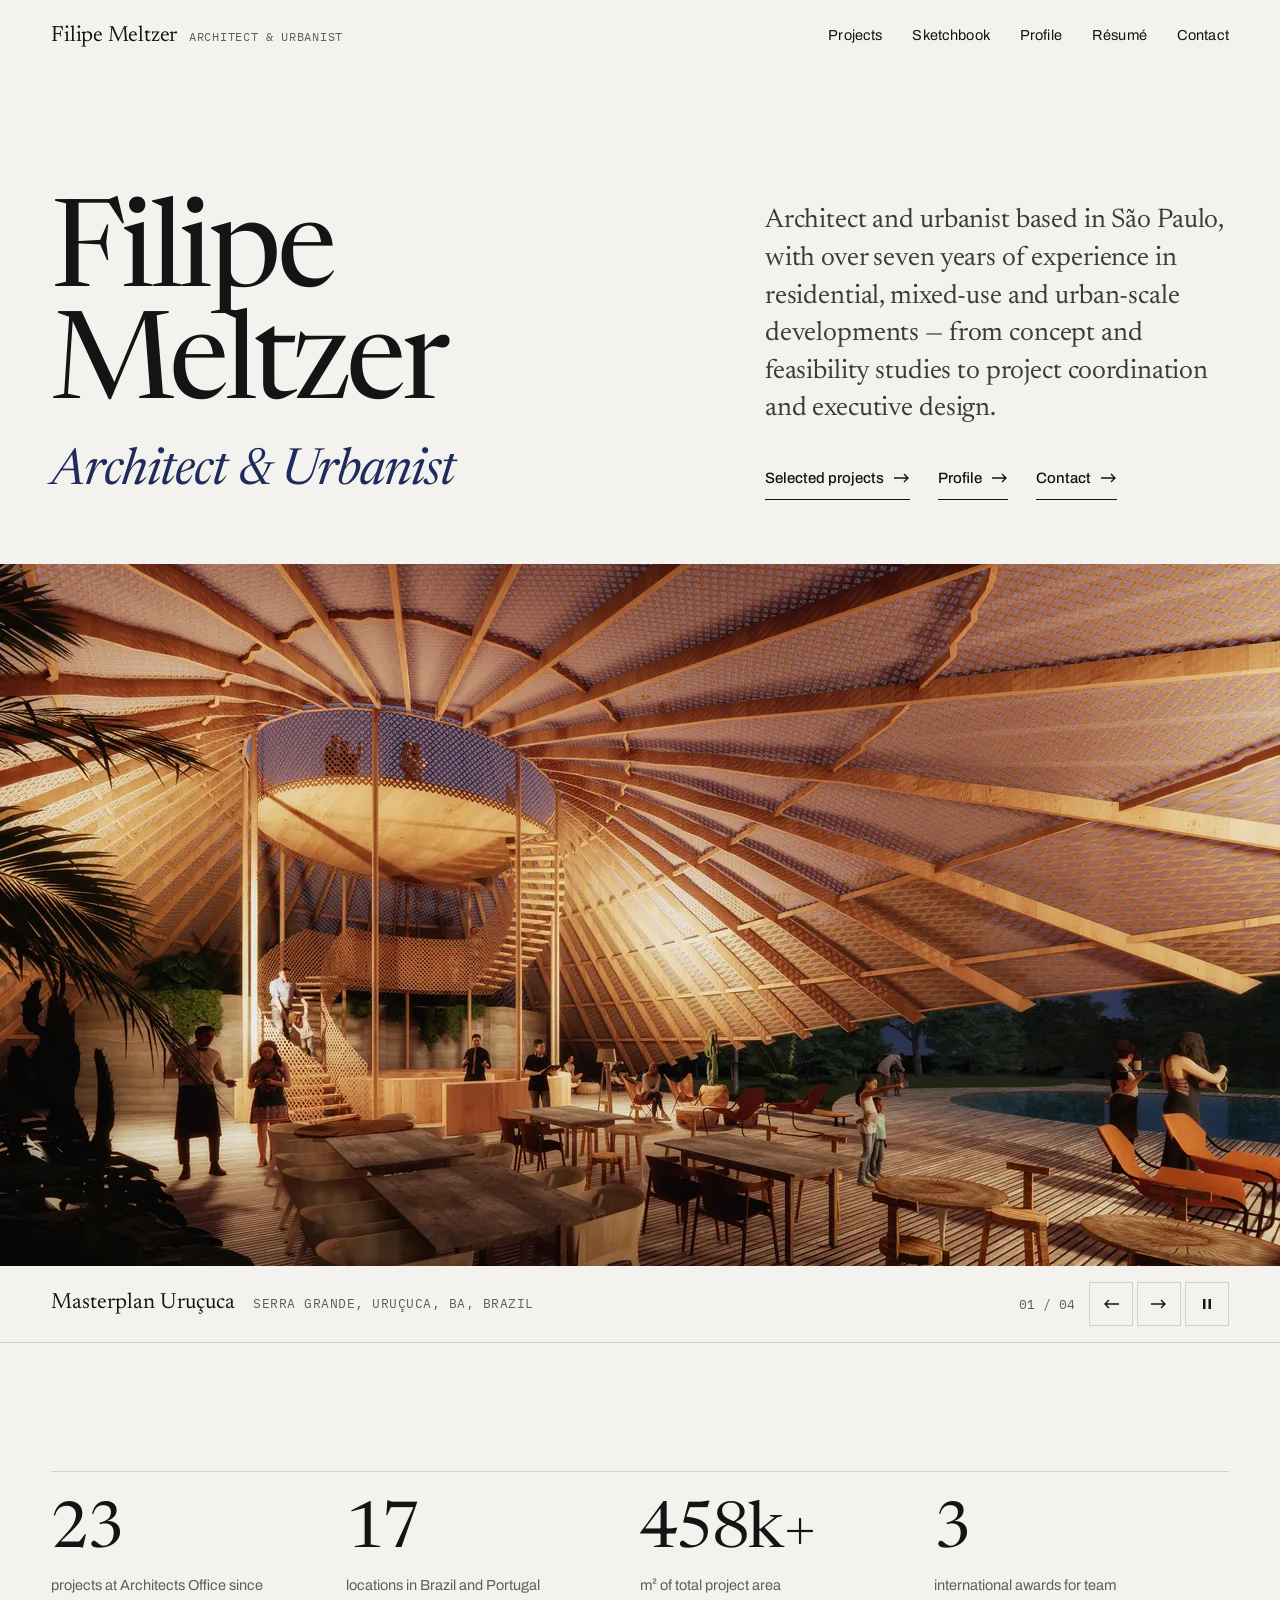
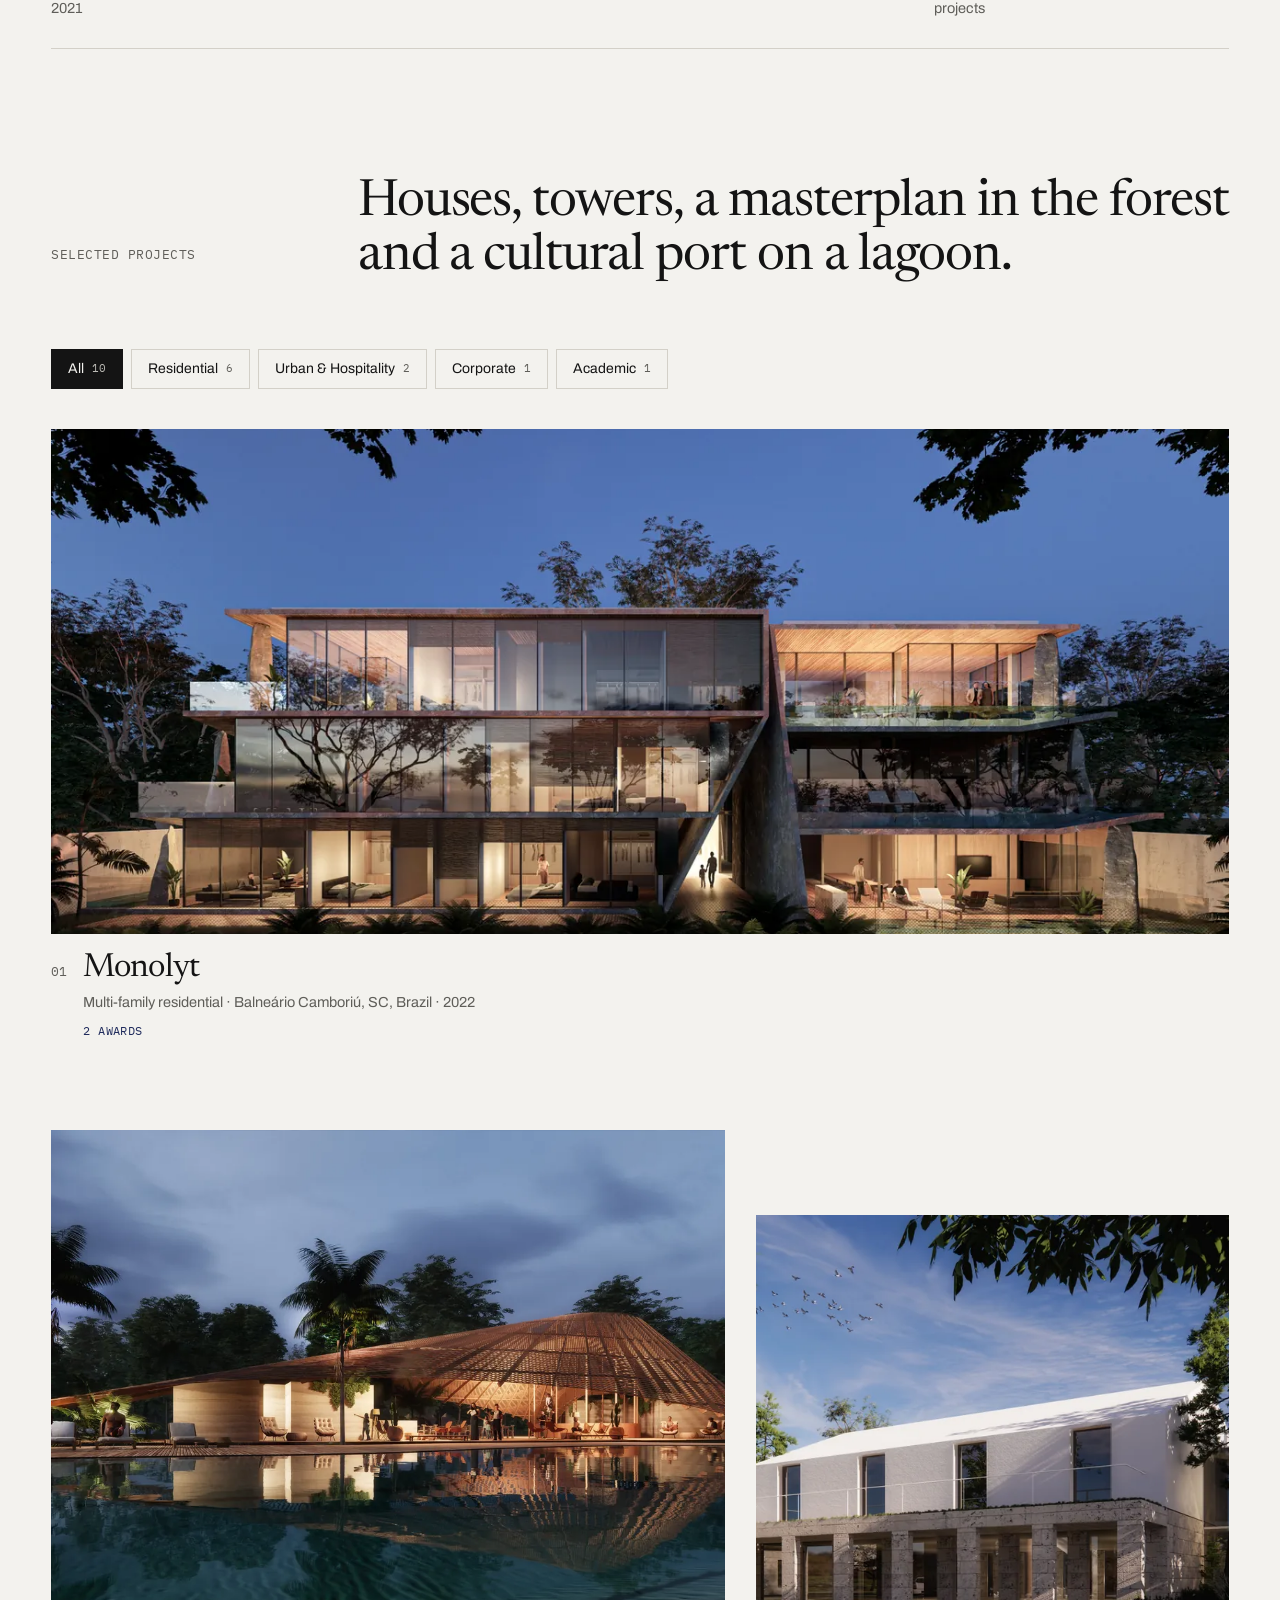
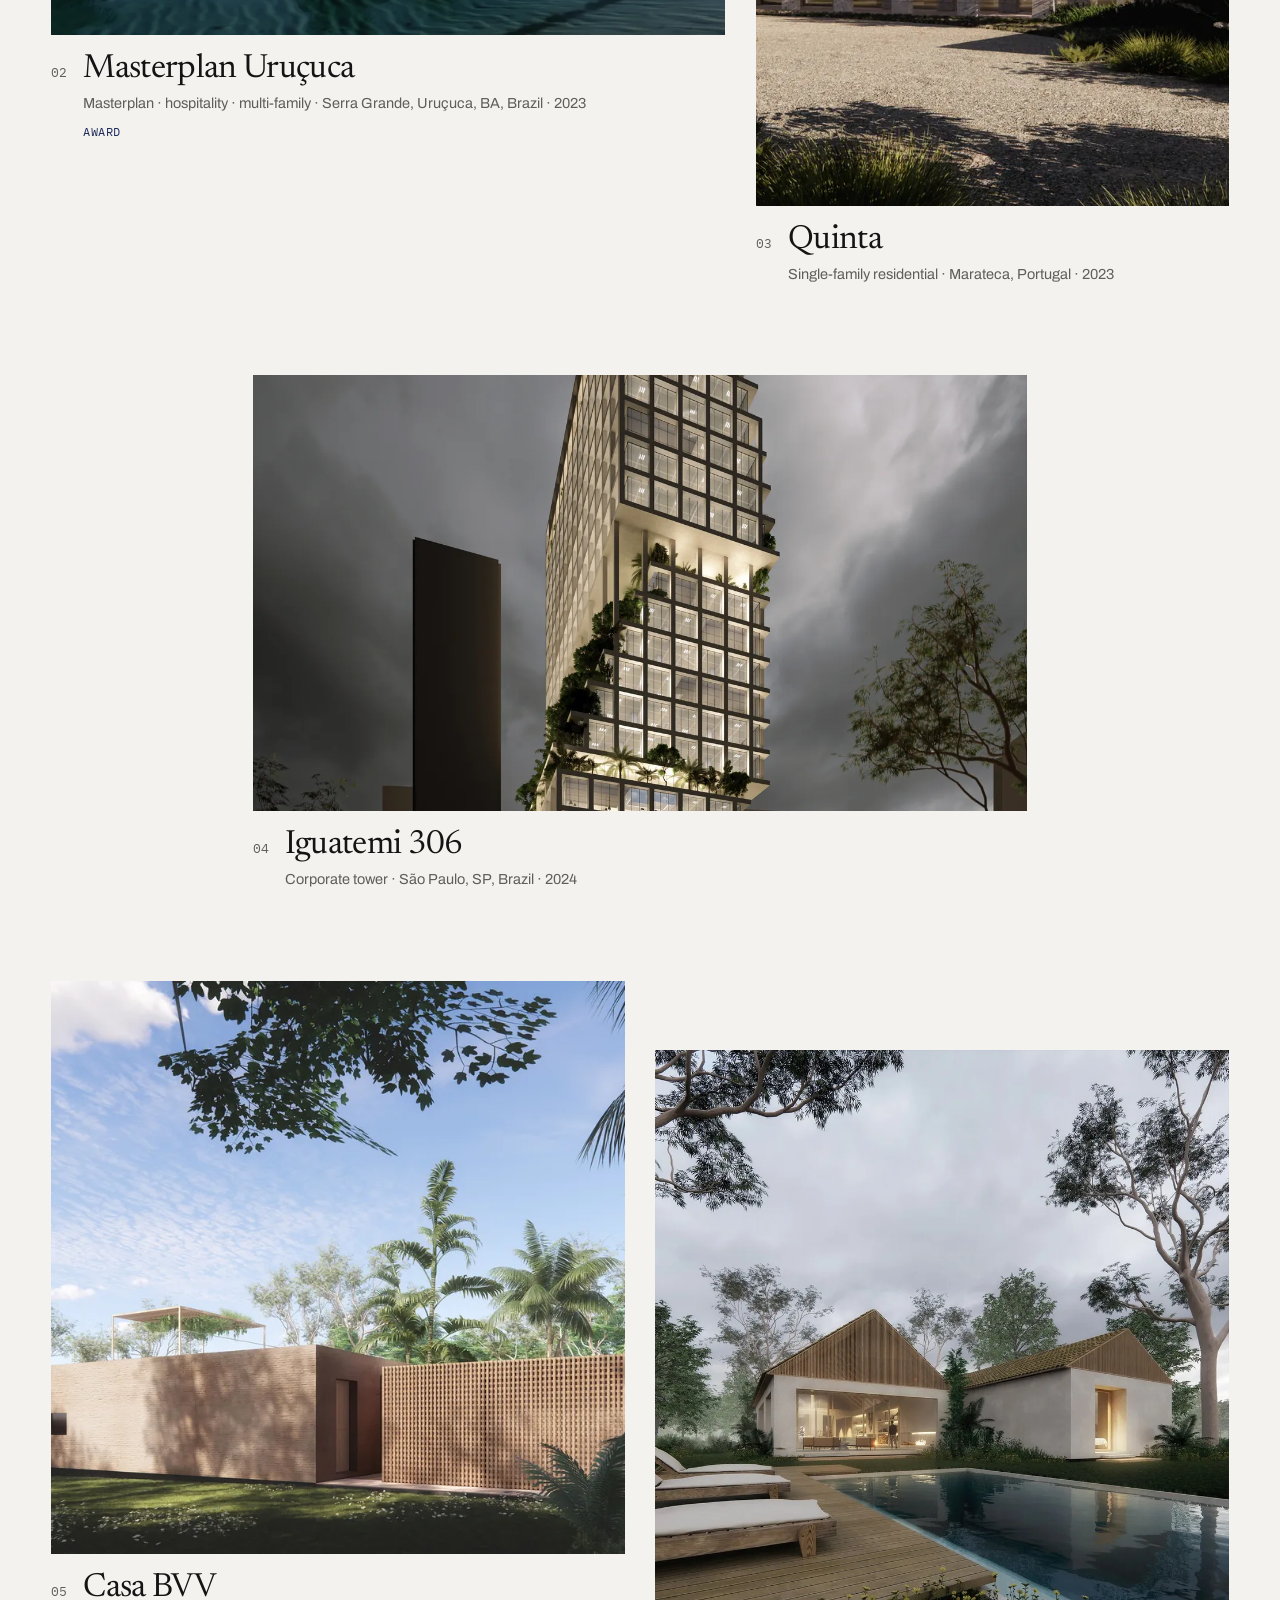
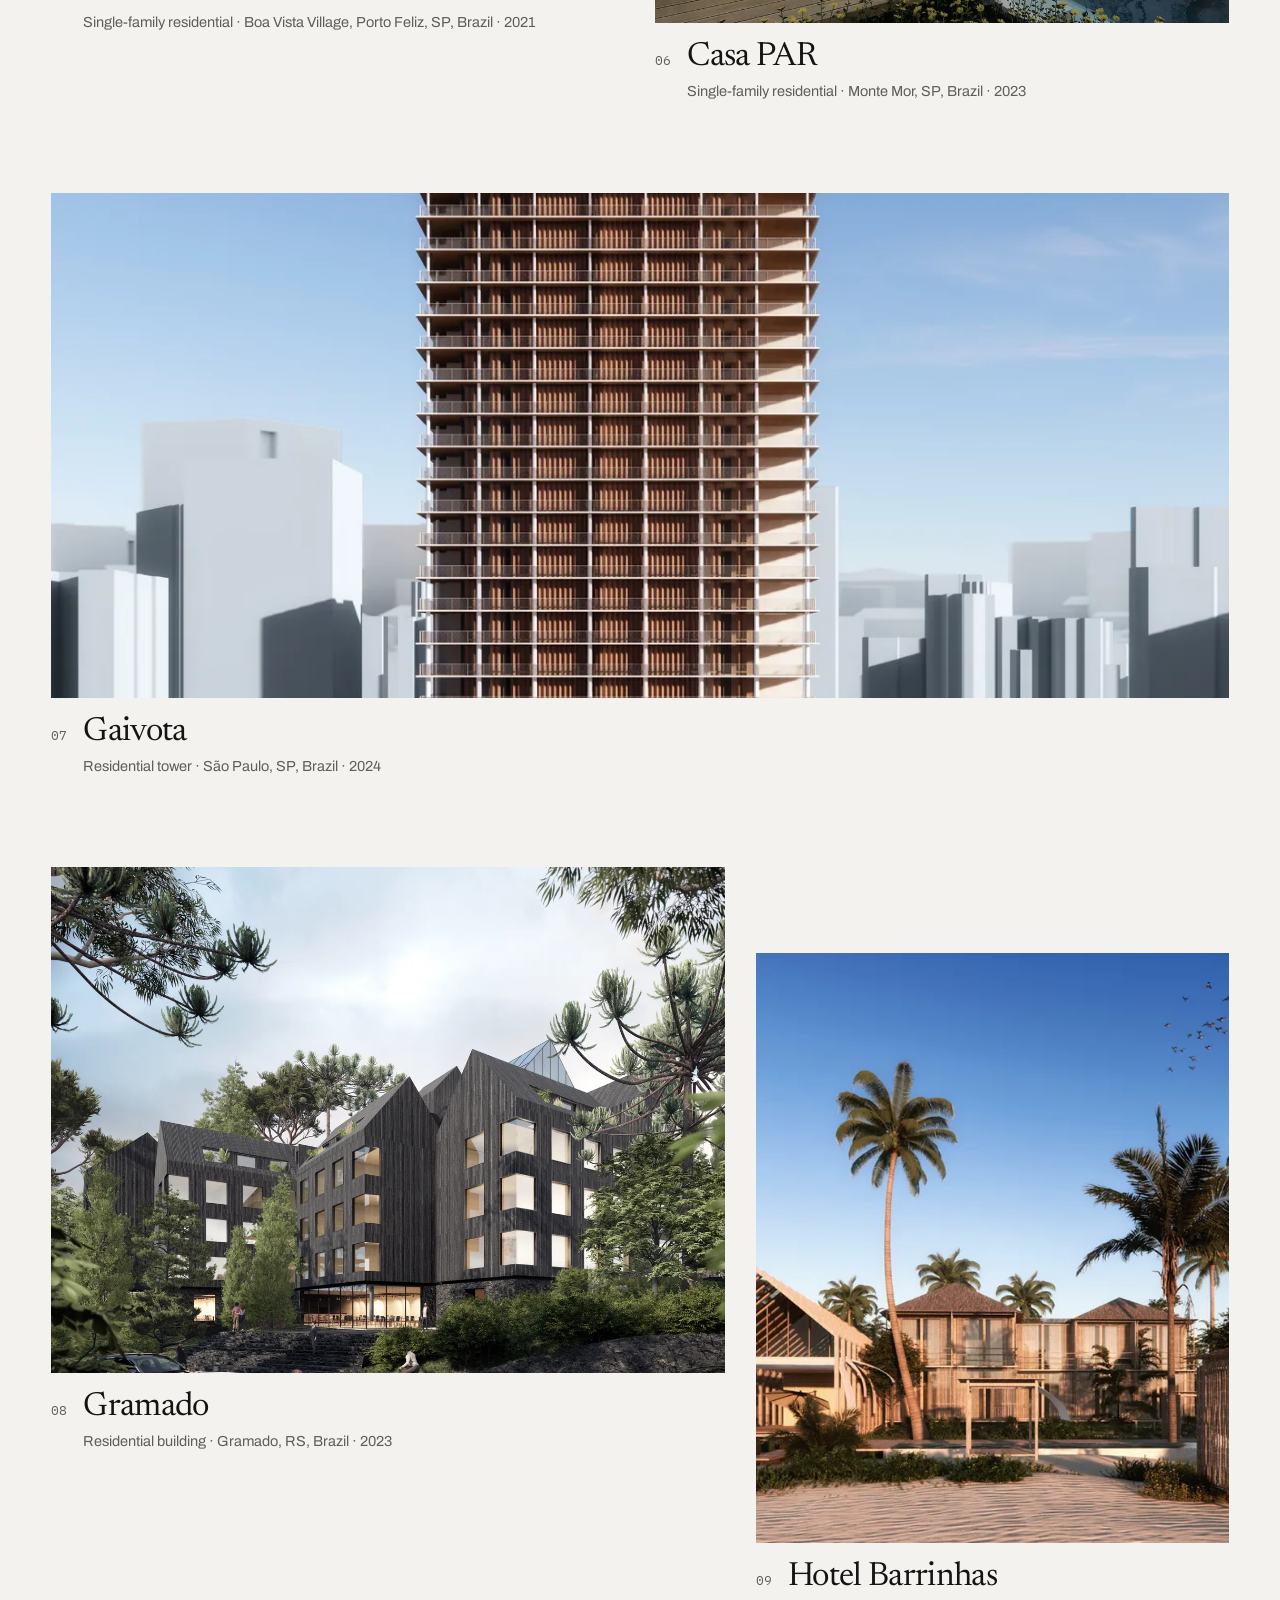
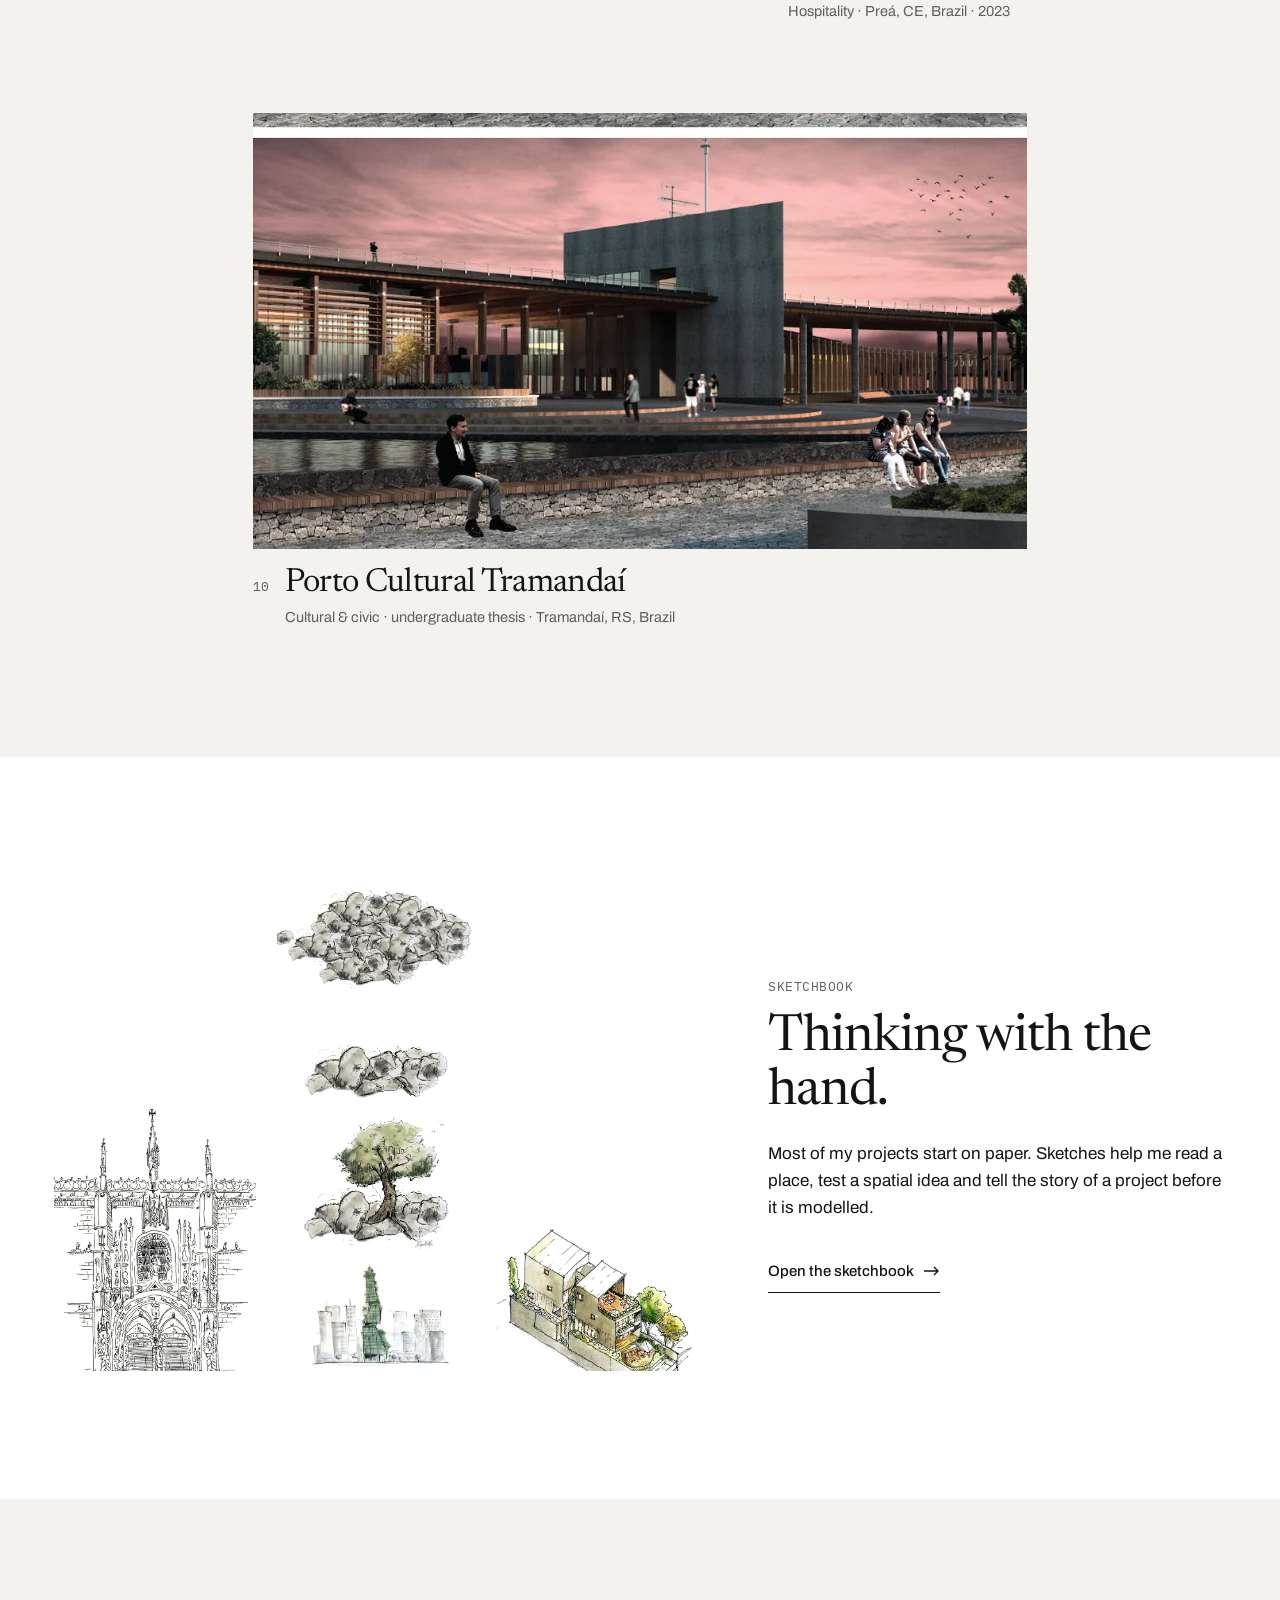
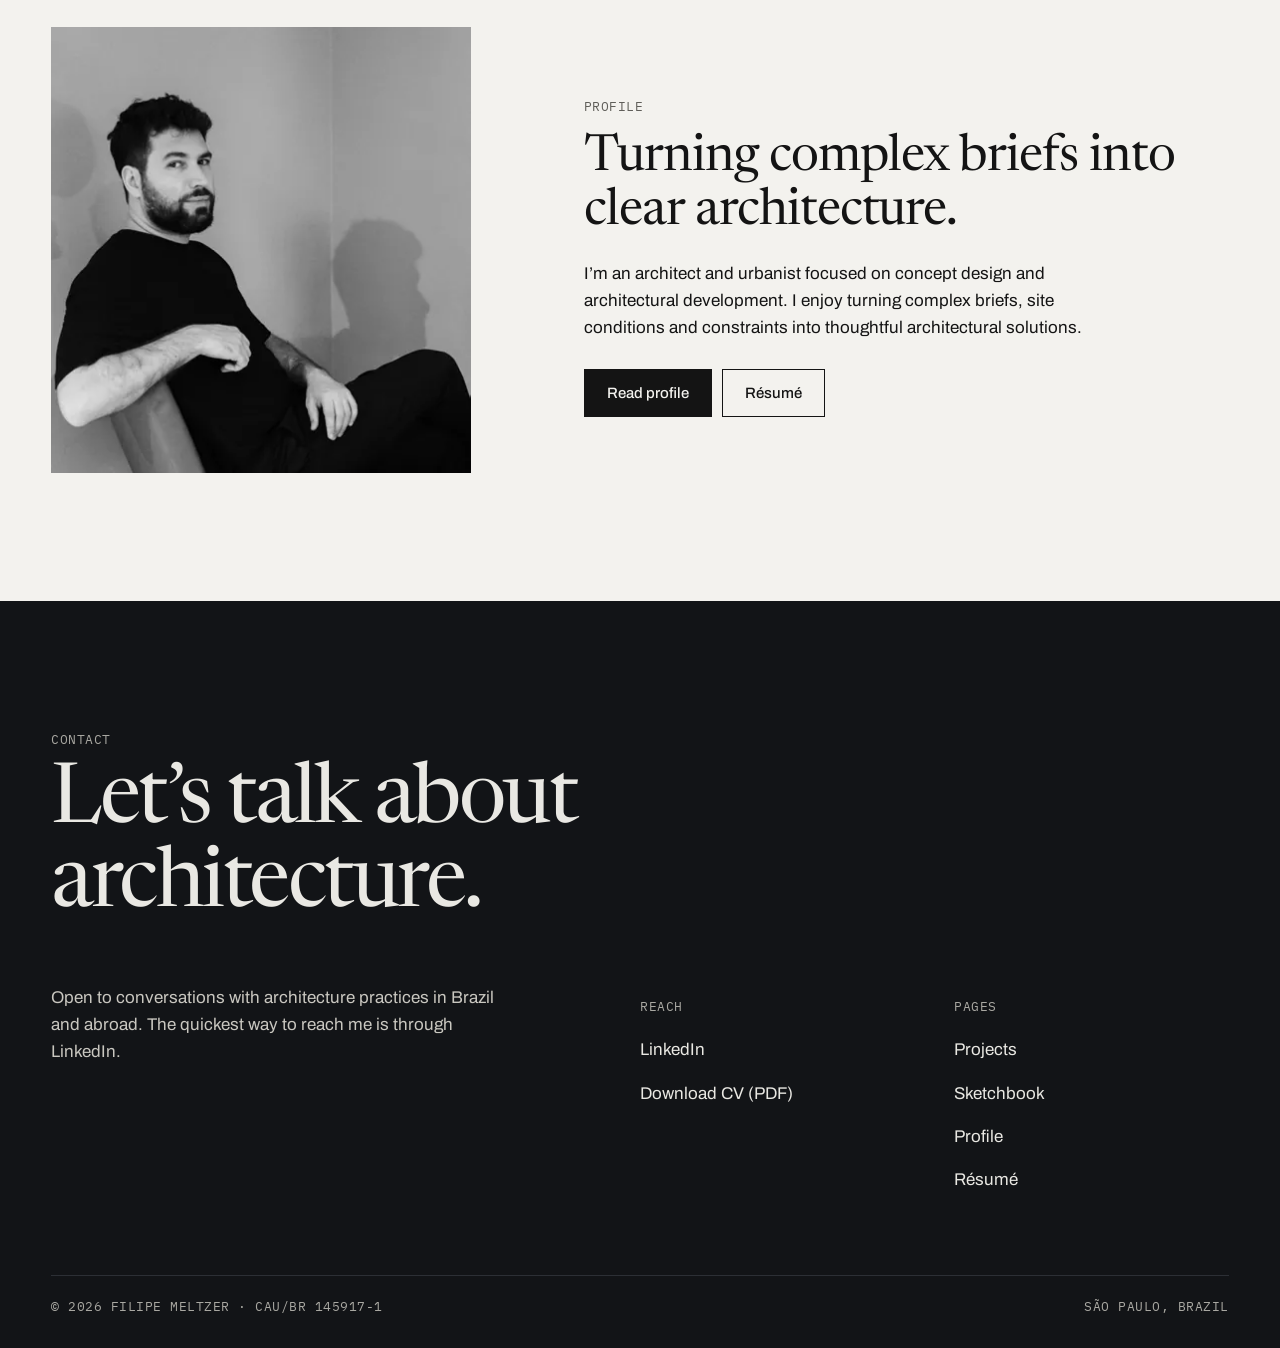
==== index.html @ ec7a0f3d "Build architecture portfolio site Static site with home, project pages, sketchbook, profile and résu" ====
<!doctype html>
<html lang="en" class="no-js">
<head>
<meta charset="utf-8">
<meta name="viewport" content="width=device-width, initial-scale=1">
<title>Filipe Meltzer — Architect & Urbanist</title>
<meta name="description" content="Portfolio of Filipe Meltzer, architect and urbanist based in São Paulo: residential, hospitality, corporate and urban projects, sketches and résumé.">
<meta property="og:title" content="Filipe Meltzer — Architect & Urbanist">
<meta property="og:description" content="Portfolio of Filipe Meltzer, architect and urbanist based in São Paulo: residential, hospitality, corporate and urban projects, sketches and résumé.">
<meta property="og:type" content="website">
<meta property="og:image" content="assets/img/urucuca/canopy-1280.webp">
<meta name="theme-color" content="#f3f2ee">
<link rel="icon" href="assets/favicon.svg" type="image/svg+xml">
<link rel="preconnect" href="https://fonts.googleapis.com">
<link rel="preconnect" href="https://fonts.gstatic.com" crossorigin>
<link rel="stylesheet" href="https://fonts.googleapis.com/css2?family=Archivo:wght@400;500;600&family=IBM+Plex+Mono:wght@400&family=Newsreader:ital,opsz,wght@0,6..72,400;1,6..72,400&display=swap">
<link rel="stylesheet" href="assets/css/style.css">
</head>
<body data-page="home">
<a class="skip" href="#main">Skip to content</a>
<header id="site-header" class="site-header"><div class="wrap bar"><a class="brand" href="index.html">Filipe Meltzer</a></div></header>
<main id="main">
<noscript><div class="wrap" style="padding:24px 0">This site needs JavaScript to show the projects. The <a href="assets/docs/Filipe-Meltzer-CV.pdf">CV (PDF)</a> is available without it.</div></noscript>
<section class="wrap intro">
  <div class="intro-grid">
    <h1 class="display reveal"><span>Filipe</span><span>Meltzer</span><span class="role">Architect &amp; Urbanist</span></h1>
    <div class="reveal">
      <p class="lede">Architect and urbanist based in São Paulo, with over seven years of experience in residential, mixed-use and urban-scale developments — from concept and feasibility studies to project coordination and executive design.</p>
      <div class="intro-links">
        <a class="link-arrow" href="#projects">Selected projects <svg width="16" height="10" viewBox="0 0 16 10" fill="none" stroke="currentColor" stroke-width="1.4" aria-hidden="true"><path d="M0 5h14M10 1l4 4-4 4"/></svg></a>
        <a class="link-arrow" href="profile.html">Profile <svg width="16" height="10" viewBox="0 0 16 10" fill="none" stroke="currentColor" stroke-width="1.4" aria-hidden="true"><path d="M0 5h14M10 1l4 4-4 4"/></svg></a>
        <a class="link-arrow" href="#contact">Contact <svg width="16" height="10" viewBox="0 0 16 10" fill="none" stroke="currentColor" stroke-width="1.4" aria-hidden="true"><path d="M0 5h14M10 1l4 4-4 4"/></svg></a>
      </div>
    </div>
  </div>
</section>

<section class="hero" aria-label="Featured work" aria-roledescription="slideshow">
  <div class="hero-frame" id="hero-frame"></div>
  <div class="wrap hero-bar">
    <div class="hero-caption" id="hero-caption" aria-live="polite"></div>
    <div class="hero-controls">
      <span class="hero-count" id="hero-count"></span>
      <button type="button" id="hero-prev" aria-label="Previous image"><svg width="16" height="10" viewBox="0 0 16 10" fill="none" stroke="currentColor" stroke-width="1.4" aria-hidden="true"><path d="M16 5H2M6 1L2 5l4 4"/></svg></button>
      <button type="button" id="hero-next" aria-label="Next image"><svg width="16" height="10" viewBox="0 0 16 10" fill="none" stroke="currentColor" stroke-width="1.4" aria-hidden="true"><path d="M0 5h14M10 1l4 4-4 4"/></svg></button>
      <button type="button" id="hero-play" aria-label="Pause slideshow"></button>
    </div>
  </div>
</section>

<section class="wrap section" aria-labelledby="fig-h" style="padding-bottom:0">
  <h2 id="fig-h" class="sr-only">In numbers</h2>
  <div class="figures">
    <div class="figure reveal"><b>23</b><span>projects at Architects Office since 2021</span></div>
    <div class="figure reveal"><b>17</b><span>locations in Brazil and Portugal</span></div>
    <div class="figure reveal"><b>458k+</b><span>m² of total project area</span></div>
    <div class="figure reveal"><b>3</b><span>international awards for team projects</span></div>
  </div>
</section>

<section id="projects" class="wrap section" aria-labelledby="proj-h">
  <div class="section-head">
    <p class="mono">Selected projects</p>
    <h2 id="proj-h" class="h2">Houses, towers, a masterplan in the forest and a cultural port on a lagoon.</h2>
  </div>
  <div class="filters" id="filters" role="group" aria-label="Filter projects by category"></div>
  <p class="sr-only" id="filter-status" aria-live="polite"></p>
  <div class="index" id="index"></div>
</section>

<section class="section" style="background:#fff" aria-labelledby="sk-h">
  <div class="wrap split rev">
    <div class="sketch-strip reveal" aria-hidden="true">
      <span data-img="sketch/cathedral" data-sizes="25vw"></span>
      <span data-img="sketch/storytelling" data-sizes="25vw"></span>
      <span data-img="sketch/multifamily-house" data-sizes="25vw"></span>
    </div>
    <div class="reveal">
      <p class="mono">Sketchbook</p>
      <h2 id="sk-h" class="h2" style="margin:16px 0 20px">Thinking with the hand.</h2>
      <p class="prose" style="margin:0 0 28px;max-width:460px">Most of my projects start on paper. Sketches help me read a place, test a spatial idea and tell the story of a project before it is modelled.</p>
      <a class="link-arrow" href="sketchbook.html">Open the sketchbook <svg width="16" height="10" viewBox="0 0 16 10" fill="none" stroke="currentColor" stroke-width="1.4" aria-hidden="true"><path d="M0 5h14M10 1l4 4-4 4"/></svg></a>
    </div>
  </div>
</section>

<section class="wrap section" aria-labelledby="pr-h">
  <div class="split">
    <div class="reveal" data-img="profile/portrait" data-alt="Portrait of Filipe Meltzer" data-sizes="(min-width: 900px) 30vw, 100vw" style="max-width:420px;filter:grayscale(1)"></div>
    <div class="reveal">
      <p class="mono">Profile</p>
      <h2 id="pr-h" class="h2" style="margin:16px 0 20px">Turning complex briefs into clear architecture.</h2>
      <p class="prose" style="margin:0 0 28px;max-width:520px">I’m an architect and urbanist focused on concept design and architectural development. I enjoy turning complex briefs, site conditions and constraints into thoughtful architectural solutions.</p>
      <div class="actions">
        <a class="btn" href="profile.html">Read profile</a>
        <a class="btn ghost" href="resume.html">Résumé</a>
      </div>
    </div>
  </div>
</section>
</main>
<footer id="contact"></footer>
<script src="assets/data/projects.js"></script>
<script src="assets/data/images.js"></script>
<script src="assets/js/app.js"></script>
</body>
</html>
---- assets/css/style.css ----
/* Filipe Meltzer — portfolio
   Editorial, monochrome, with one ink-blue accent taken from the 2026 CV. */

:root {
  --paper: #f3f2ee;
  --paper-2: #e9e7e1;
  --ink: #141414;
  --ink-2: #3b3b38;
  --muted: #5f5e59;
  --line: #d3d0c8;
  --accent: #1f2b5c;
  --accent-soft: #c9cfe6;
  --dark: #121417;
  --serif: "Newsreader", "Iowan Old Style", Georgia, serif;
  --sans: "Archivo", "Helvetica Neue", Arial, sans-serif;
  --mono: "IBM Plex Mono", ui-monospace, Menlo, monospace;
  --gutter: clamp(16px, 4vw, 56px);
  --max: 1440px;
  --text: 680px;
  --ease: cubic-bezier(.2, .7, .2, 1);
}

*, *::before, *::after { box-sizing: border-box; }
html { -webkit-text-size-adjust: 100%; scroll-padding-top: 88px; }
body {
  margin: 0;
  background: var(--paper);
  color: var(--ink);
  font-family: var(--sans);
  font-size: 17px;
  line-height: 1.6;
  font-weight: 400;
  text-rendering: optimizeLegibility;
  -webkit-font-smoothing: antialiased;
}
img { display: block; max-width: 100%; height: auto; }
a { color: inherit; text-decoration-thickness: 1px; text-underline-offset: 3px; }
a:hover { color: var(--accent); }
button { font: inherit; color: inherit; }
:focus-visible { outline: 2px solid var(--accent); outline-offset: 3px; }
::selection { background: var(--accent); color: #fff; }

.skip {
  position: absolute; left: 12px; top: -60px; z-index: 100;
  background: var(--ink); color: var(--paper); padding: 10px 16px; text-decoration: none;
}
.skip:focus { top: 12px; color: var(--paper); }

.wrap { max-width: var(--max); margin: 0 auto; padding: 0 var(--gutter); }
.mono {
  font-family: var(--mono); font-size: 12.5px; letter-spacing: .04em;
  text-transform: uppercase; color: var(--muted); font-weight: 400;
}
.rule { border: 0; border-top: 1px solid var(--line); margin: 0; }

/* ---------- Header ---------- */
.site-header {
  position: sticky; top: 0; z-index: 50;
  background: color-mix(in srgb, var(--paper) 92%, transparent);
  backdrop-filter: saturate(1.2) blur(8px);
  -webkit-backdrop-filter: saturate(1.2) blur(8px);
  border-bottom: 1px solid transparent;
  transition: border-color .3s;
}
.site-header.scrolled { border-bottom-color: var(--line); }
.site-header .bar {
  display: flex; align-items: center; justify-content: space-between;
  gap: 24px; min-height: 72px;
}
.brand {
  display: flex; align-items: baseline; gap: 12px; text-decoration: none;
  font-family: var(--serif); font-size: 22px; letter-spacing: -.01em; line-height: 1;
}
.brand small { font-family: var(--mono); font-size: 11.5px; letter-spacing: .06em; text-transform: uppercase; color: var(--muted); }
.nav { display: flex; gap: 30px; align-items: center; }
.nav a {
  text-decoration: none; font-size: 14.5px; letter-spacing: .01em;
  padding: 12px 0; position: relative;
}
.nav a::after {
  content: ""; position: absolute; left: 0; right: 0; bottom: 6px; height: 1px;
  background: currentColor; transform: scaleX(0); transform-origin: left;
  transition: transform .35s var(--ease);
}
.nav a:hover::after, .nav a[aria-current="page"]::after { transform: scaleX(1); }
.menu-btn {
  display: none; background: none; border: 0; padding: 10px; margin-right: -10px;
  min-width: 44px; min-height: 44px; cursor: pointer;
}
.menu-btn span { display: block; width: 24px; height: 1.5px; background: var(--ink); margin: 6px 0; transition: transform .3s var(--ease), opacity .2s; }
.menu-open .menu-btn span:nth-child(1) { transform: translateY(7.5px) rotate(45deg); }
.menu-open .menu-btn span:nth-child(2) { opacity: 0; }
.menu-open .menu-btn span:nth-child(3) { transform: translateY(-7.5px) rotate(-45deg); }

@media (max-width: 820px) {
  .brand small { display: none; }
  .menu-btn { display: block; }
  .nav {
    position: fixed; inset: 72px 0 0 0; z-index: 49;
    flex-direction: column; align-items: flex-start; gap: 0;
    padding: 24px var(--gutter) 40px; background: var(--paper);
    visibility: hidden; opacity: 0; transform: translateY(-8px);
    transition: opacity .3s var(--ease), transform .3s var(--ease), visibility 0s .3s;
  }
  .menu-open .nav { visibility: visible; opacity: 1; transform: none; transition-delay: 0s; }
  .nav a {
    font-family: var(--serif); font-size: 40px; line-height: 1.15; padding: 10px 0;
    letter-spacing: -.02em; width: 100%; border-bottom: 1px solid var(--line);
  }
  .nav a::after { display: none; }
  .menu-open { overflow: hidden; }
}

/* ---------- Type ---------- */
h1, h2, h3 { font-family: var(--serif); font-weight: 400; letter-spacing: -.02em; margin: 0; }
.display { font-size: clamp(52px, 9.5vw, 148px); line-height: .92; letter-spacing: -.035em; }
.h1 { font-size: clamp(44px, 6.5vw, 96px); line-height: .98; letter-spacing: -.03em; }
.h2 { font-size: clamp(32px, 4vw, 54px); line-height: 1.05; }
.h3 { font-size: clamp(24px, 2.4vw, 32px); line-height: 1.15; }
.lede { font-family: var(--serif); font-size: clamp(21px, 2.1vw, 28px); line-height: 1.4; color: var(--ink-2); letter-spacing: -.005em; }
.prose p { margin: 0 0 1.1em; max-width: var(--text); }
.prose p:last-child { margin-bottom: 0; }
em { font-style: italic; }

/* ---------- Sections ---------- */
.section { padding-block: clamp(72px, 10vw, 140px); }
.section-head {
  display: grid; grid-template-columns: 1fr; gap: 16px;
  margin-bottom: clamp(40px, 5vw, 72px);
}
@media (min-width: 900px) {
  .section-head { grid-template-columns: 3fr 9fr; align-items: end; }
}
.section-head .mono { padding-bottom: 8px; }

/* ---------- Home: intro ---------- */
.intro { padding-block: clamp(48px, 8vw, 120px) clamp(40px, 5vw, 64px); }
.intro-grid { display: grid; gap: 32px; }
.intro .display span { display: block; }
.intro .display .role { font-style: italic; color: var(--accent); font-size: .42em; letter-spacing: -.02em; line-height: 1.1; margin-top: .35em; }
@media (min-width: 1000px) {
  .intro-grid { grid-template-columns: 7fr 5fr; align-items: end; gap: 64px; }
}
.intro .lede { max-width: 520px; }
.intro-links { display: flex; flex-wrap: wrap; gap: 10px 28px; margin-top: 28px; }

.link-arrow {
  display: inline-flex; align-items: center; gap: 10px; text-decoration: none;
  font-size: 15px; font-weight: 500; min-height: 44px; border-bottom: 1px solid currentColor;
}
.link-arrow svg { transition: transform .3s var(--ease); }
.link-arrow:hover svg { transform: translateX(4px); }

/* Hero sequence */
.hero { position: relative; }
.hero-frame {
  position: relative; overflow: hidden; background: var(--dark);
  height: clamp(420px, 78vh, 900px);
}
.hero-slide {
  position: absolute; inset: 0; opacity: 0; transition: opacity 1.4s var(--ease);
}
.hero-slide.is-active { opacity: 1; }
.hero-slide img { width: 100%; height: 100%; object-fit: cover; transform: scale(1.04); transition: transform 7s linear; }
.hero-slide.is-active img { transform: scale(1); }
.hero-bar {
  display: flex; flex-wrap: wrap; align-items: center; justify-content: space-between; gap: 12px 24px;
  padding-block: 16px; border-bottom: 1px solid var(--line);
}
.hero-caption { display: flex; gap: 18px; align-items: baseline; flex-wrap: wrap; }
.hero-caption a { font-family: var(--serif); font-size: 22px; text-decoration: none; }
.hero-controls { display: flex; align-items: center; gap: 4px; }
.hero-controls button {
  background: none; border: 1px solid var(--line); min-width: 44px; min-height: 44px; cursor: pointer;
  display: inline-flex; align-items: center; justify-content: center;
}
.hero-controls button:hover { border-color: var(--ink); }
.hero-count { font-family: var(--mono); font-size: 12.5px; color: var(--muted); margin-right: 10px; }

/* Figures */
.figures { display: grid; grid-template-columns: repeat(2, minmax(0, 1fr)); border-top: 1px solid var(--line); }
@media (min-width: 900px) { .figures { grid-template-columns: repeat(4, minmax(0, 1fr)); } }
.figure { padding: 28px 20px 28px 0; border-bottom: 1px solid var(--line); }
.figure b { display: block; font-family: var(--serif); font-weight: 400; font-size: clamp(40px, 5vw, 68px); line-height: 1; letter-spacing: -.03em; }
.figure span { display: block; margin-top: 10px; font-size: 14.5px; color: var(--muted); max-width: 220px; }

/* ---------- Project index ---------- */
.filters { display: flex; flex-wrap: wrap; gap: 8px; margin-bottom: 40px; }
.filters button {
  background: none; border: 1px solid var(--line); border-radius: 0; padding: 0 16px; min-height: 40px;
  cursor: pointer; font-size: 14px; display: inline-flex; gap: 8px; align-items: center;
  transition: background .2s, color .2s, border-color .2s;
}
.filters button sup { font-family: var(--mono); font-size: 11px; color: var(--muted); }
.filters button:hover { border-color: var(--ink); }
.filters button[aria-pressed="true"] { background: var(--ink); color: var(--paper); border-color: var(--ink); }
.filters button[aria-pressed="true"] sup { color: #bdbcb6; }

.index { display: grid; grid-template-columns: repeat(12, minmax(0, 1fr)); column-gap: clamp(16px, 2.4vw, 36px); row-gap: clamp(56px, 7vw, 112px); }
.card { grid-column: 1 / -1; text-decoration: none; display: block; }
.card[hidden] { display: none; }
.card .ph { overflow: hidden; background: var(--paper-2); }
.card .ph img { width: 100%; height: 100%; object-fit: cover; transition: transform 1.1s var(--ease), filter .6s; }
.card:hover .ph img { transform: scale(1.025); }
.card .meta { display: grid; grid-template-columns: auto 1fr; gap: 4px 16px; margin-top: 18px; align-items: baseline; }
.card .num { font-family: var(--mono); font-size: 12.5px; color: var(--muted); grid-row: span 2; padding-top: 6px; }
.card h3 { font-size: clamp(26px, 2.6vw, 38px); line-height: 1.05; transition: color .2s; }
.card:hover h3 { color: var(--accent); }
.card .sub { font-size: 14.5px; color: var(--muted); }
.card .award { grid-column: 2; font-family: var(--mono); font-size: 11.5px; letter-spacing: .04em; text-transform: uppercase; color: var(--accent); margin-top: 4px; }
@media (min-width: 760px) {
  .card.s-xl { grid-column: 1 / span 12; }
  .card.s-xl .ph { aspect-ratio: 21 / 9; }
  .card.s-l { grid-column: 1 / span 7; }
  .card.s-l .ph { aspect-ratio: 4 / 3; }
  .card.s-r { grid-column: 8 / span 5; margin-top: 18%; }
  .card.s-r .ph { aspect-ratio: 4 / 5; }
  .card.s-m { grid-column: 3 / span 8; }
  .card.s-m .ph { aspect-ratio: 16 / 9; }
  .card.s-a { grid-column: 1 / span 6; }
  .card.s-b { grid-column: 7 / span 6; margin-top: 12%; }
  .card.s-a .ph, .card.s-b .ph { aspect-ratio: 1 / 1; }
}
@media (max-width: 759px) { .card .ph { aspect-ratio: 4 / 3; } }
.index.filtered .card { grid-column: auto / span 6; margin-top: 0; }
.index.filtered .card .ph { aspect-ratio: 4 / 3; }
@media (max-width: 759px) { .index.filtered .card { grid-column: 1 / -1; } }

/* ---------- Teasers ---------- */
.split { display: grid; gap: 40px; }
@media (min-width: 900px) { .split { grid-template-columns: 5fr 7fr; gap: 72px; align-items: center; } .split.rev { grid-template-columns: 7fr 5fr; } }
.sketch-strip { display: grid; grid-template-columns: repeat(3, minmax(0, 1fr)); gap: 16px; align-items: end; }
.sketch-strip img { width: 100%; mix-blend-mode: multiply; }
.paper-box { background: #fff; }

/* ---------- Project page ---------- */
.p-head { padding-block: clamp(40px, 6vw, 88px) clamp(32px, 4vw, 56px); }
.crumbs { display: flex; gap: 10px; flex-wrap: wrap; margin-bottom: 28px; }
.crumbs a { text-decoration: none; }
.p-head .h1 { max-width: 14ch; }
.p-head .lede { margin-top: 28px; max-width: 760px; }
.p-hero img { width: 100%; max-height: 88vh; object-fit: cover; cursor: zoom-in; }
.p-body { display: grid; gap: 48px; padding: clamp(48px, 6vw, 96px) 0; }
@media (min-width: 1000px) { .p-body { grid-template-columns: 4fr 7fr; gap: 80px; } }
.facts { margin: 0; display: grid; grid-template-columns: 1fr; align-self: start; }
@media (min-width: 1000px) { .facts { position: sticky; top: 104px; } }
.facts div { display: grid; grid-template-columns: 116px 1fr; gap: 16px; padding: 13px 0; border-top: 1px solid var(--line); }
.facts div:last-child { border-bottom: 1px solid var(--line); }
.facts dt { font-family: var(--mono); font-size: 11.5px; letter-spacing: .05em; text-transform: uppercase; color: var(--muted); padding-top: 3px; }
.facts dd { margin: 0; font-size: 15.5px; line-height: 1.5; }
.facts ul { list-style: none; margin: 0; padding: 0; }
.facts li + li { margin-top: 4px; }
.stages { display: flex; flex-wrap: wrap; gap: 6px; }
.stages span { font-size: 13px; border: 1px solid var(--line); padding: 2px 8px; background: #fff8; }
.p-text .prose p { font-size: 18.5px; line-height: 1.65; }
.p-text .prose p:first-child { font-family: var(--serif); font-size: clamp(22px, 2vw, 26px); line-height: 1.45; letter-spacing: -.005em; }
.credits { margin-top: 40px; padding-top: 20px; border-top: 1px solid var(--line); font-size: 14px; color: var(--muted); }
.credits strong { color: var(--ink); font-weight: 600; }
.credits p { margin: 6px 0 0; }

.gallery { display: grid; gap: clamp(16px, 2.4vw, 32px); padding-bottom: clamp(48px, 6vw, 96px); }
.g-full { margin: 0 calc(var(--gutter) * -1); }
.g-wide, .g-full { display: block; }
.g-wide.tall { max-width: min(860px, 100%); margin: 0 auto; width: 100%; }
.g-pair { display: grid; gap: inherit; grid-template-columns: 1fr; }
.g-trio { display: grid; gap: inherit; grid-template-columns: 1fr; align-items: end; }
@media (min-width: 760px) {
  .g-pair { grid-template-columns: repeat(2, minmax(0, 1fr)); align-items: start; }
  .g-trio { grid-template-columns: repeat(3, minmax(0, 1fr)); }
  .g-small { max-width: 58%; }
}
.gallery figure { margin: 0; }
.gallery button.zoom { display: block; width: 100%; padding: 0; border: 0; background: var(--paper-2); cursor: zoom-in; }
.gallery img { width: 100%; }
.gallery figcaption { margin-top: 10px; }
.gallery .g-pair figure, .gallery .g-trio figure { display: flex; flex-direction: column; }
.drawing button.zoom { background: #fff; }

.pn { display: grid; grid-template-columns: 1fr 1fr; border-top: 1px solid var(--line); }
.pn a { padding: 32px 0; text-decoration: none; display: flex; flex-direction: column; gap: 8px; }
.pn a + a { text-align: right; align-items: flex-end; border-left: 1px solid var(--line); padding-left: 16px; }
.pn .h3 { transition: color .2s; }
.pn a:hover .h3 { color: var(--accent); }

/* ---------- Sketchbook ---------- */
.sk-group { padding: clamp(56px, 7vw, 104px) 0; border-top: 1px solid var(--line); }
.sk-group:first-of-type { border-top: 0; }
.sk-head { display: grid; gap: 16px; margin-bottom: 40px; }
@media (min-width: 900px) { .sk-head { grid-template-columns: 4fr 8fr; gap: 64px; } }
.sk-grid { display: grid; gap: clamp(20px, 3vw, 48px); grid-template-columns: repeat(12, minmax(0, 1fr)); align-items: end; }
.sk-grid figure { margin: 0; grid-column: 1 / -1; }
@media (min-width: 760px) {
  .sk-grid .c4 { grid-column: span 4; } .sk-grid .c5 { grid-column: span 5; } .sk-grid .c6 { grid-column: span 6; }
  .sk-grid .c7 { grid-column: span 7; } .sk-grid .c8 { grid-column: span 8; } .sk-grid .c12 { grid-column: span 12; }
  .sk-grid .c8.o3 { grid-column: 3 / span 8; } .sk-grid .c4.o3 { grid-column: 3 / span 4; }
}
.sk-grid button.zoom { display: block; width: 100%; border: 0; padding: clamp(12px, 2vw, 28px); background: #fff; cursor: zoom-in; }
.sk-grid img { width: 100%; }
.sk-grid figcaption { margin-top: 10px; }

/* ---------- Profile & résumé ---------- */
.profile-top { display: grid; gap: 40px; padding-block: clamp(40px, 6vw, 88px) clamp(56px, 7vw, 104px); }
@media (min-width: 900px) { .profile-top { grid-template-columns: 4fr 8fr; gap: 80px; align-items: end; } }
.portrait img { width: 100%; filter: grayscale(1); }
.cv-block { display: grid; gap: 24px; padding: clamp(40px, 5vw, 72px) 0; border-top: 1px solid var(--line); }
@media (min-width: 900px) { .cv-block { grid-template-columns: 3fr 9fr; gap: 64px; } }
.entries { display: grid; gap: 0; }
.entry { display: grid; grid-template-columns: 1fr; gap: 6px 32px; padding: 22px 0; border-bottom: 1px solid var(--line); }
.entry:first-child { padding-top: 0; }
@media (min-width: 700px) { .entry { grid-template-columns: 1fr auto; } }
.entry h3 { font-size: 24px; line-height: 1.2; }
.entry .when { font-family: var(--mono); font-size: 13px; color: var(--muted); }
.entry .where { color: var(--muted); font-size: 15px; grid-column: 1 / -1; }
.entry ul { grid-column: 1 / -1; margin: 10px 0 0; padding-left: 0; list-style: none; max-width: var(--text); }
.entry li { padding-left: 22px; position: relative; margin-bottom: 8px; }
.entry li::before { content: "—"; position: absolute; left: 0; color: var(--muted); }
.entry .note { grid-column: 1 / -1; font-size: 14px; color: var(--muted); }
.cols { display: grid; gap: 40px; grid-template-columns: repeat(auto-fit, minmax(220px, 1fr)); }
.list-plain { list-style: none; margin: 0; padding: 0; }
.list-plain li { padding: 7px 0; border-bottom: 1px solid var(--line); display: flex; justify-content: space-between; gap: 16px; }
.places { display: grid; gap: 40px; }
@media (min-width: 900px) { .places { grid-template-columns: 7fr 5fr; gap: 64px; align-items: start; } }
.places-list { columns: 2; column-gap: 24px; list-style: none; padding: 0; margin: 24px 0 0; font-family: var(--mono); font-size: 13px; }
.places-list li { padding: 4px 0; break-inside: avoid; }

.btn {
  display: inline-flex; align-items: center; gap: 10px; min-height: 48px; padding: 0 22px;
  background: var(--ink); color: var(--paper); text-decoration: none; font-weight: 500; font-size: 15px;
  border: 1px solid var(--ink); cursor: pointer; transition: background .2s, color .2s;
}
.btn:hover { background: var(--accent); border-color: var(--accent); color: #fff; }
.btn.ghost { background: transparent; color: var(--ink); }
.btn.ghost:hover { background: var(--ink); color: var(--paper); border-color: var(--ink); }
.actions { display: flex; flex-wrap: wrap; gap: 10px; }

/* Résumé sheet */
.resume { background: #fff; max-width: 920px; margin: 0 auto; padding: clamp(28px, 6vw, 72px); box-shadow: 0 1px 0 var(--line), 0 30px 60px -40px rgba(0,0,0,.25); }
.resume h1 { font-size: clamp(40px, 6vw, 64px); line-height: 1; }
.resume .role { font-family: var(--serif); font-style: italic; font-size: 22px; color: var(--accent); margin-top: 6px; }
.resume .contact-line { margin-top: 18px; display: flex; flex-wrap: wrap; gap: 6px 20px; font-size: 14px; color: var(--muted); }
.resume h2 { font-family: var(--mono); font-size: 12px; letter-spacing: .08em; text-transform: uppercase; color: var(--accent); margin: 36px 0 12px; padding-bottom: 8px; border-bottom: 1px solid var(--line); }
.resume .r-grid { display: grid; gap: 0 48px; }
@media (min-width: 760px) { .resume .r-grid { grid-template-columns: 7fr 4fr; } }
.resume .entry { padding: 12px 0; border: 0; }
.resume .entry h3 { font-family: var(--sans); font-size: 16.5px; font-weight: 600; letter-spacing: 0; }
.resume .entry li { font-size: 15px; margin-bottom: 4px; }
.resume p, .resume li { font-size: 15px; }
.resume .small-list { list-style: none; padding: 0; margin: 0; }
.resume .small-list li { margin-bottom: 10px; line-height: 1.45; }
.resume .small-list span { display: block; color: var(--muted); font-size: 13.5px; }

/* ---------- Footer ---------- */
.site-footer { background: var(--dark); color: #e9e8e3; padding-block: clamp(72px, 9vw, 128px) 32px; }
.site-footer a:hover { color: var(--accent-soft); }
.site-footer .mono { color: #a9a8a2; }
.foot-cta { font-family: var(--serif); font-size: clamp(40px, 6.5vw, 96px); line-height: 1; letter-spacing: -.03em; max-width: 12ch; }
.foot-grid { display: grid; gap: 40px; margin-top: 56px; }
@media (min-width: 900px) { .foot-grid { grid-template-columns: 6fr 3fr 3fr; } }
.foot-links { list-style: none; margin: 14px 0 0; padding: 0; }
.foot-links li { margin-bottom: 4px; }
.foot-links a { text-decoration: none; display: inline-block; padding: 6px 0; font-size: 17px; }
.foot-base { display: flex; flex-wrap: wrap; justify-content: space-between; gap: 12px; margin-top: 72px; padding-top: 20px; border-top: 1px solid #2c2f35; }

/* ---------- Lightbox ---------- */
.lb { border: 0; padding: 0; margin: 0; width: 100vw; height: 100vh; max-width: 100vw; max-height: 100vh; background: rgba(12, 13, 15, .97); color: #eee; }
.lb::backdrop { background: rgba(12, 13, 15, .9); }
.lb[open] { display: grid; grid-template-rows: auto 1fr auto; }
.lb-top, .lb-bottom { display: flex; justify-content: space-between; align-items: center; gap: 16px; padding: 12px var(--gutter); }
.lb-stage { position: relative; display: flex; align-items: center; justify-content: center; min-height: 0; padding: 0 var(--gutter); }
.lb-stage img { max-width: 100%; max-height: 100%; width: auto; height: auto; object-fit: contain; }
.lb-stage img.light { background: #fff; padding: 12px; }
.lb button { background: none; border: 1px solid #3a3d44; color: #eee; min-width: 48px; min-height: 48px; cursor: pointer; display: inline-flex; align-items: center; justify-content: center; }
.lb button:hover { border-color: #eee; }
.lb .mono { color: #a9a8a2; }
.lb-cap { font-size: 14.5px; color: #cfcdc6; max-width: 70ch; }
.lb-nav { display: flex; gap: 8px; }
.lb-loading::after { content: ""; position: absolute; width: 28px; height: 28px; border: 1.5px solid #555; border-top-color: #eee; border-radius: 50%; animation: spin 1s linear infinite; }
@keyframes spin { to { transform: rotate(360deg); } }

/* ---------- Motion ---------- */
.reveal { opacity: 0; transform: translateY(18px); transition: opacity .9s var(--ease), transform .9s var(--ease); }
.reveal.in { opacity: 1; transform: none; }
.no-js .reveal { opacity: 1; transform: none; }
@media (prefers-reduced-motion: reduce) {
  *, *::before, *::after { transition-duration: .01ms !important; animation-duration: .01ms !important; }
  .reveal { opacity: 1; transform: none; }
  .hero-slide img { transform: none !important; }
  html { scroll-behavior: auto; }
}

.notice { padding-block: 120px; }
.sr-only { position: absolute; width: 1px; height: 1px; overflow: hidden; clip: rect(0 0 0 0); white-space: nowrap; }

/* ---------- Print (résumé) ---------- */
@media print {
  @page { size: A4; margin: 14mm; }
  body { background: #fff; font-size: 11pt; }
  .site-header, .site-footer, .no-print, .skip { display: none !important; }
  .resume { box-shadow: none; padding: 0; max-width: none; }
  .section { padding: 0; }
  a { text-decoration: none; }
  .resume .entry { break-inside: avoid; }
}
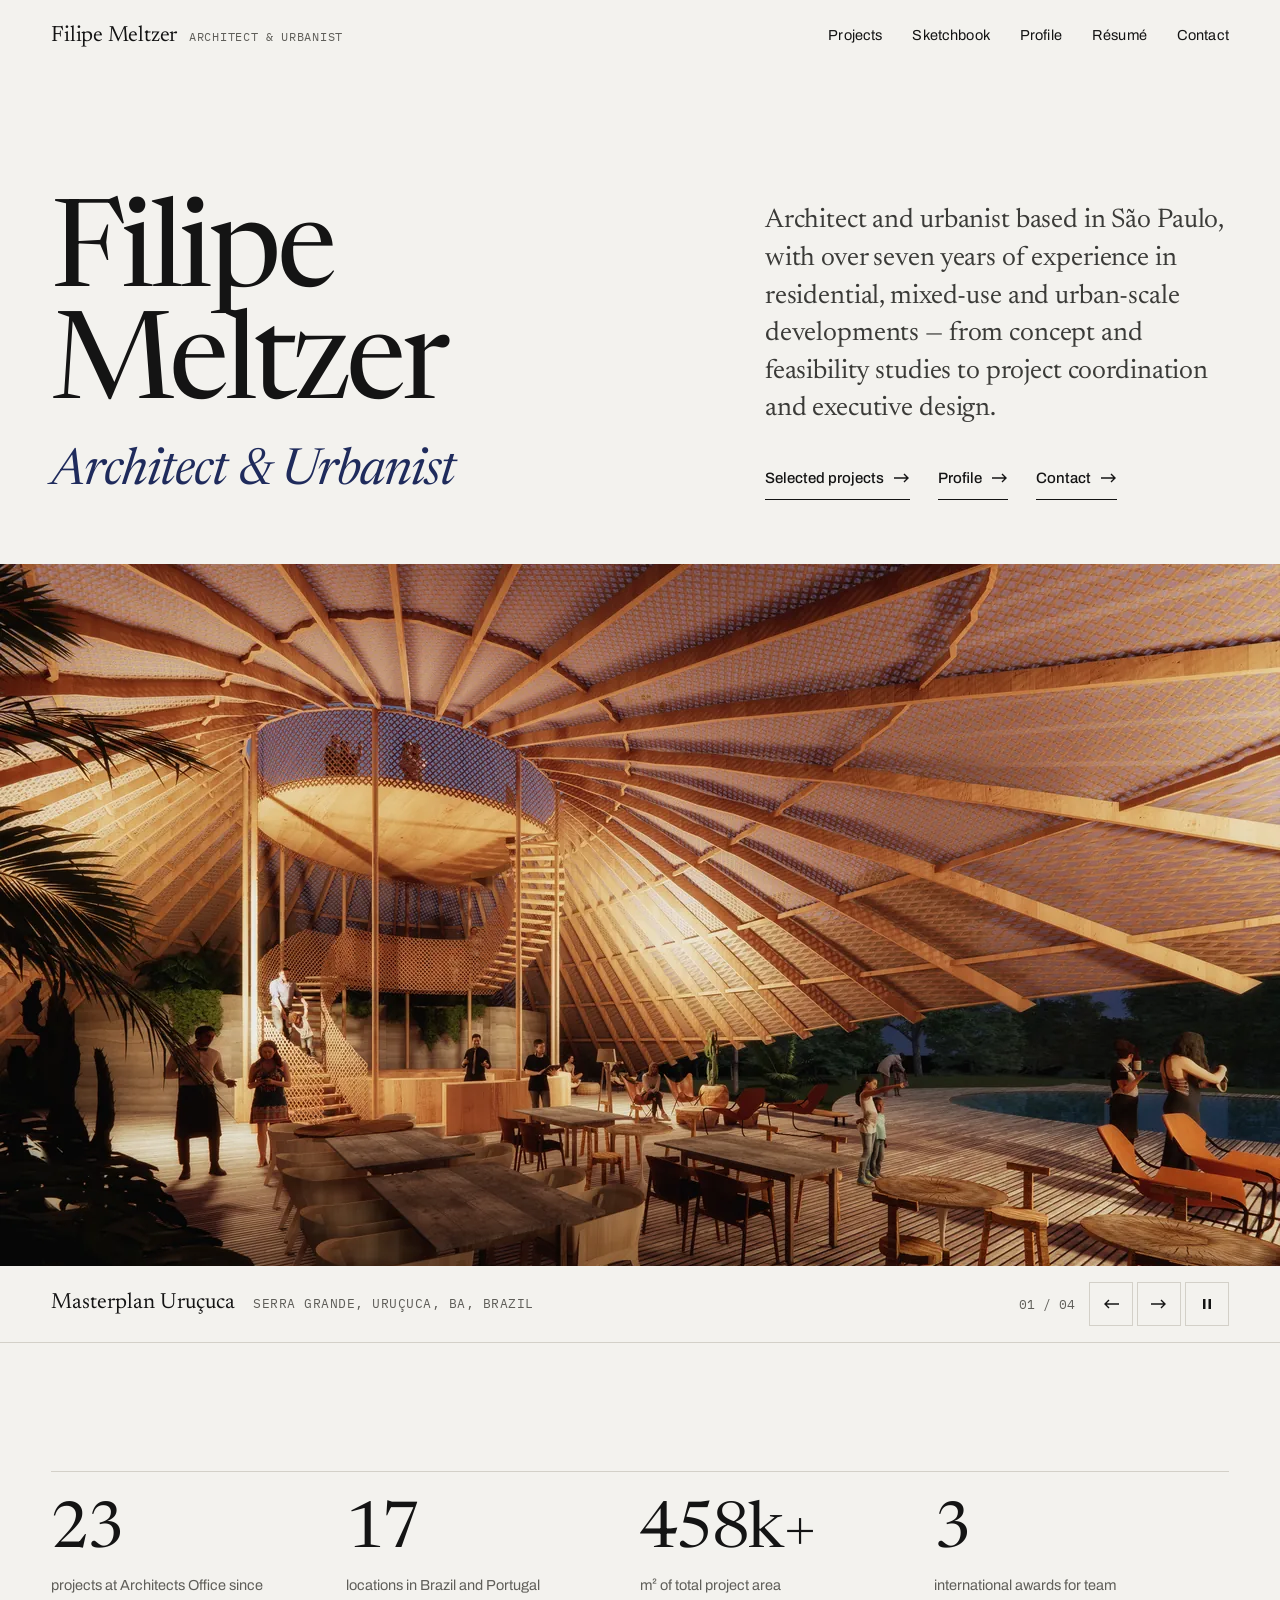
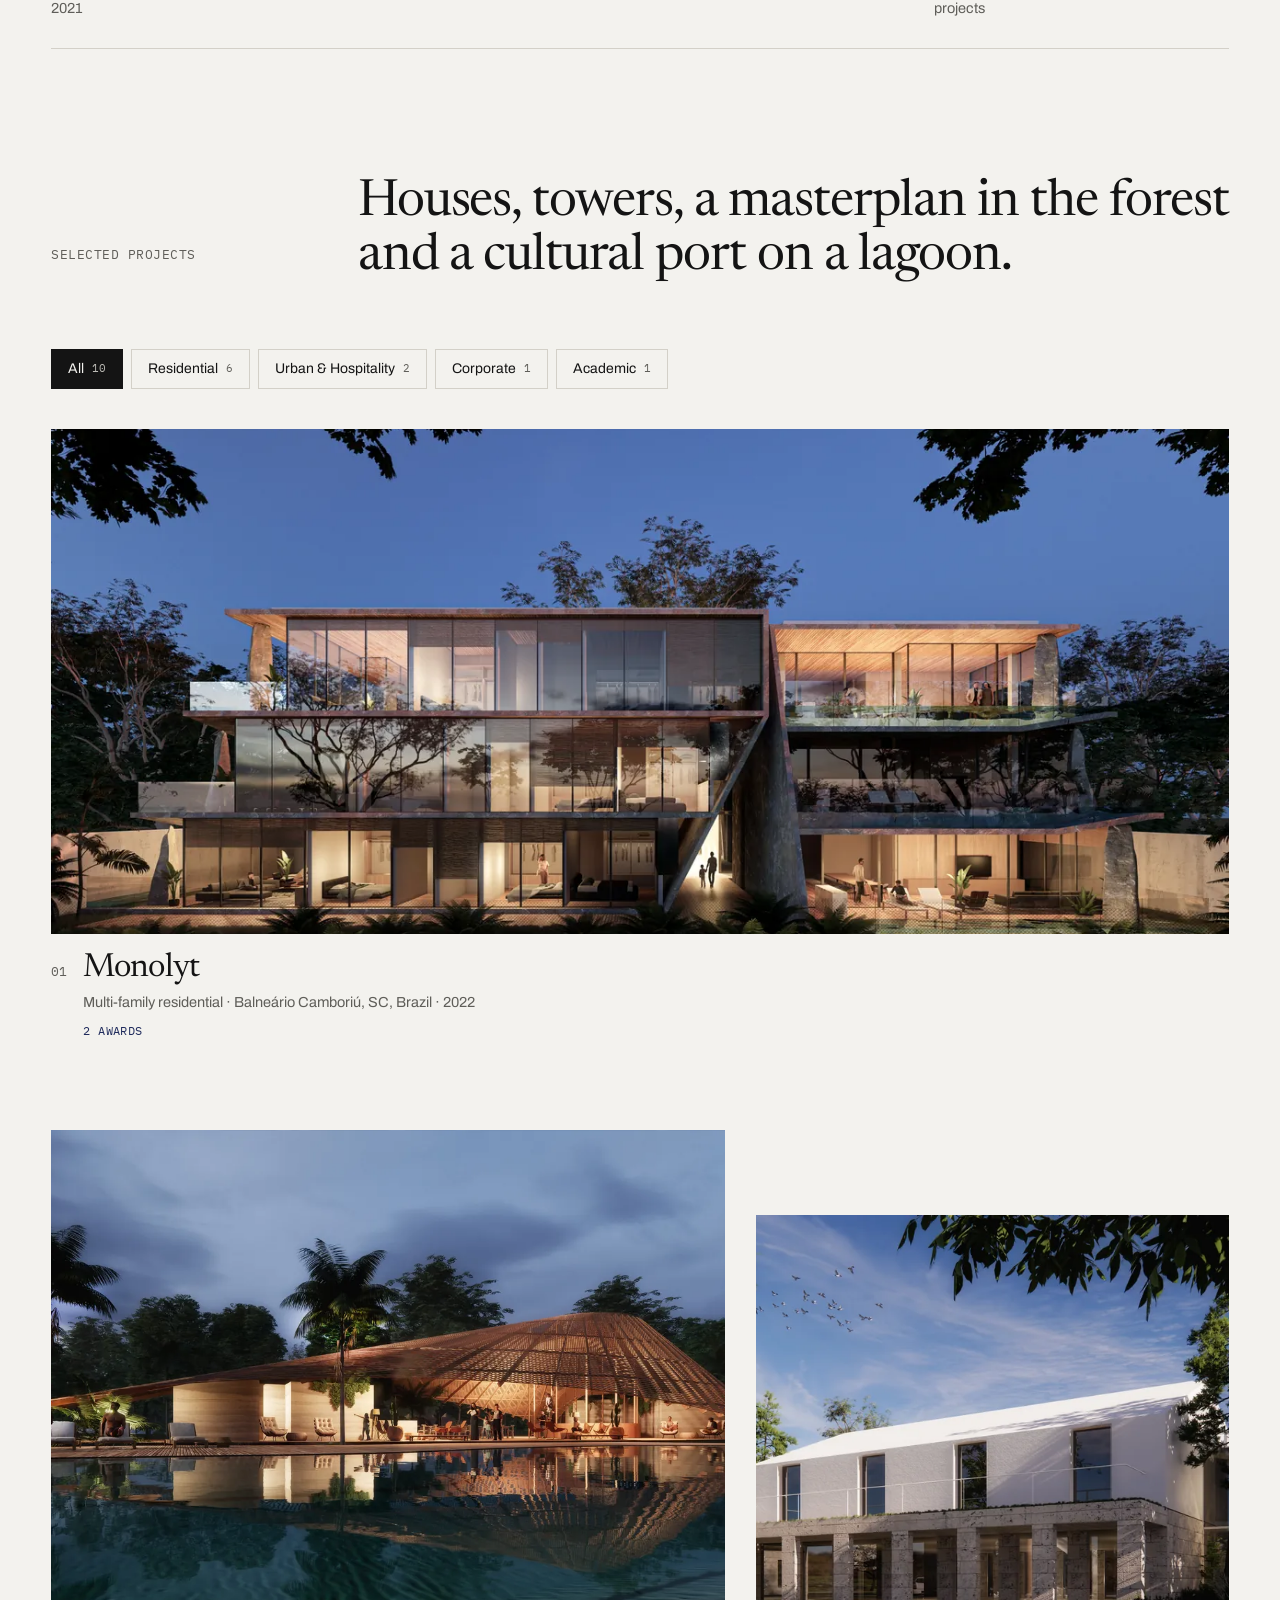
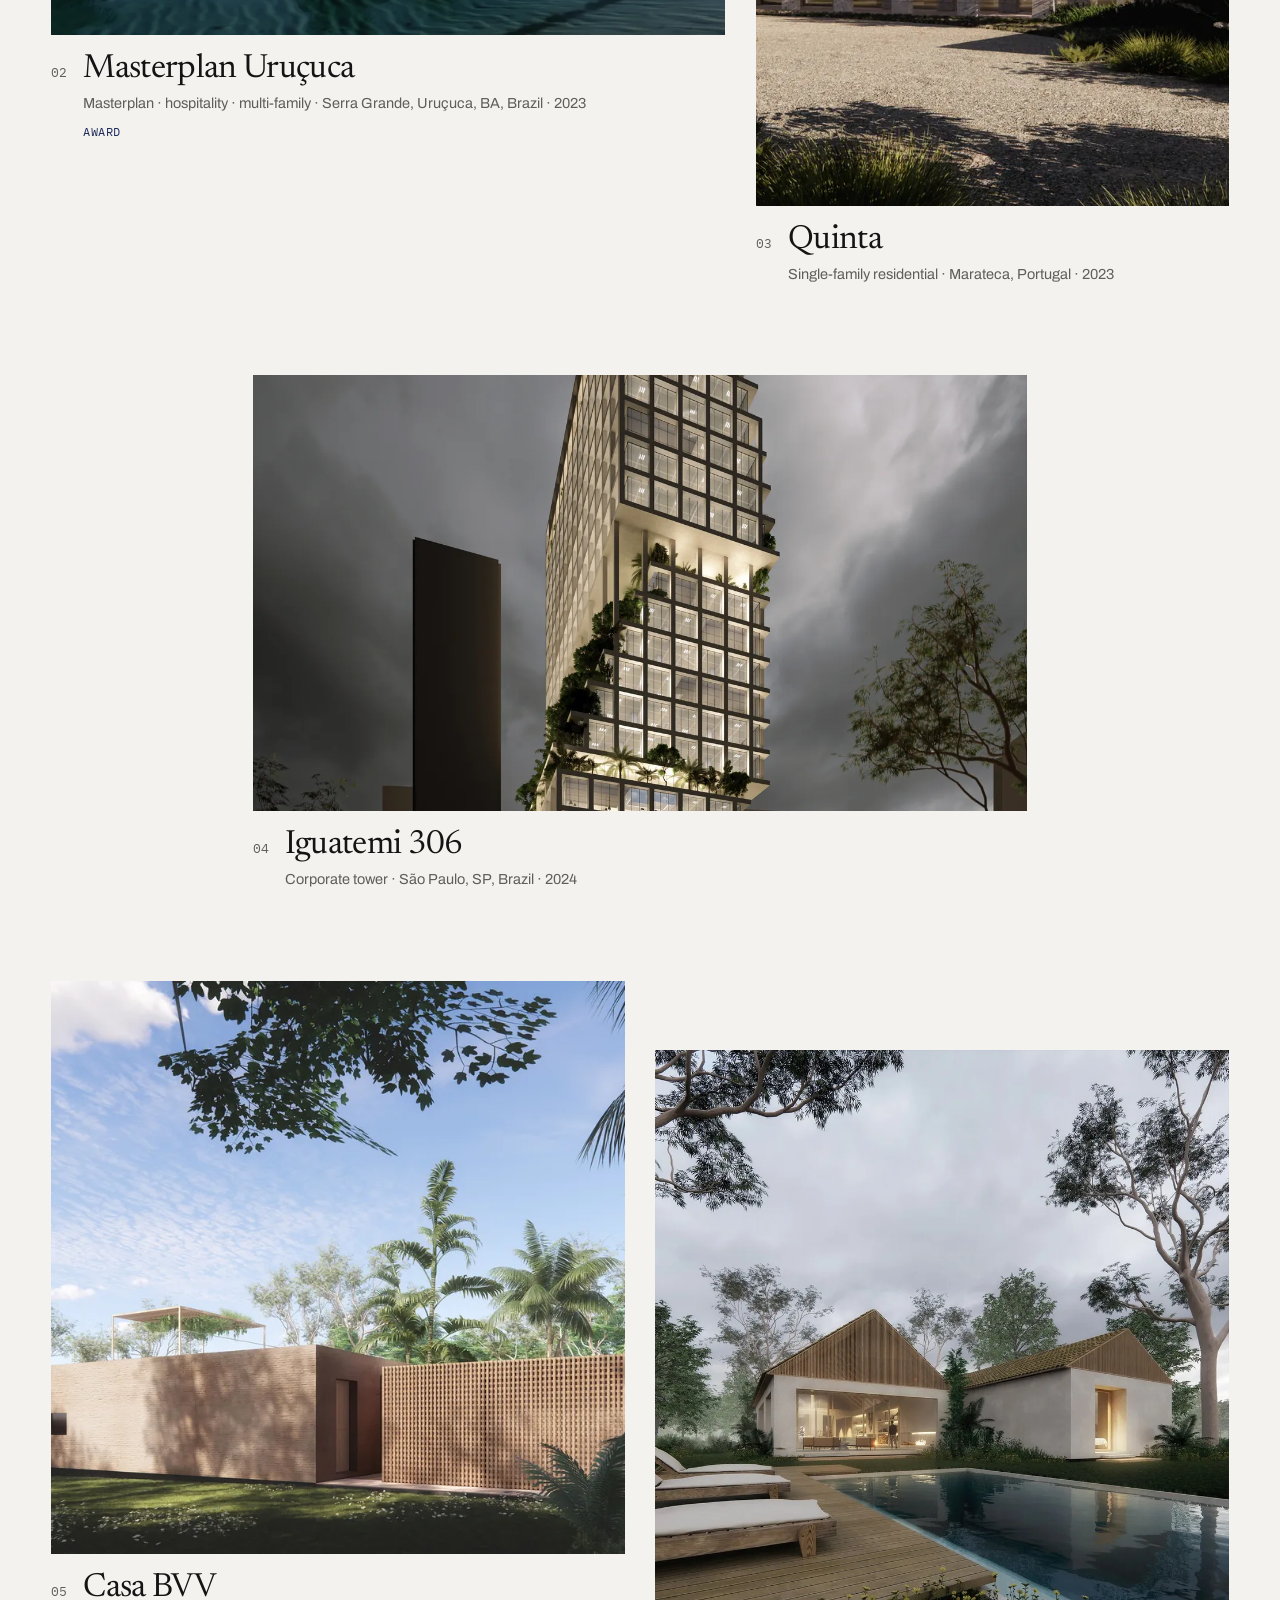
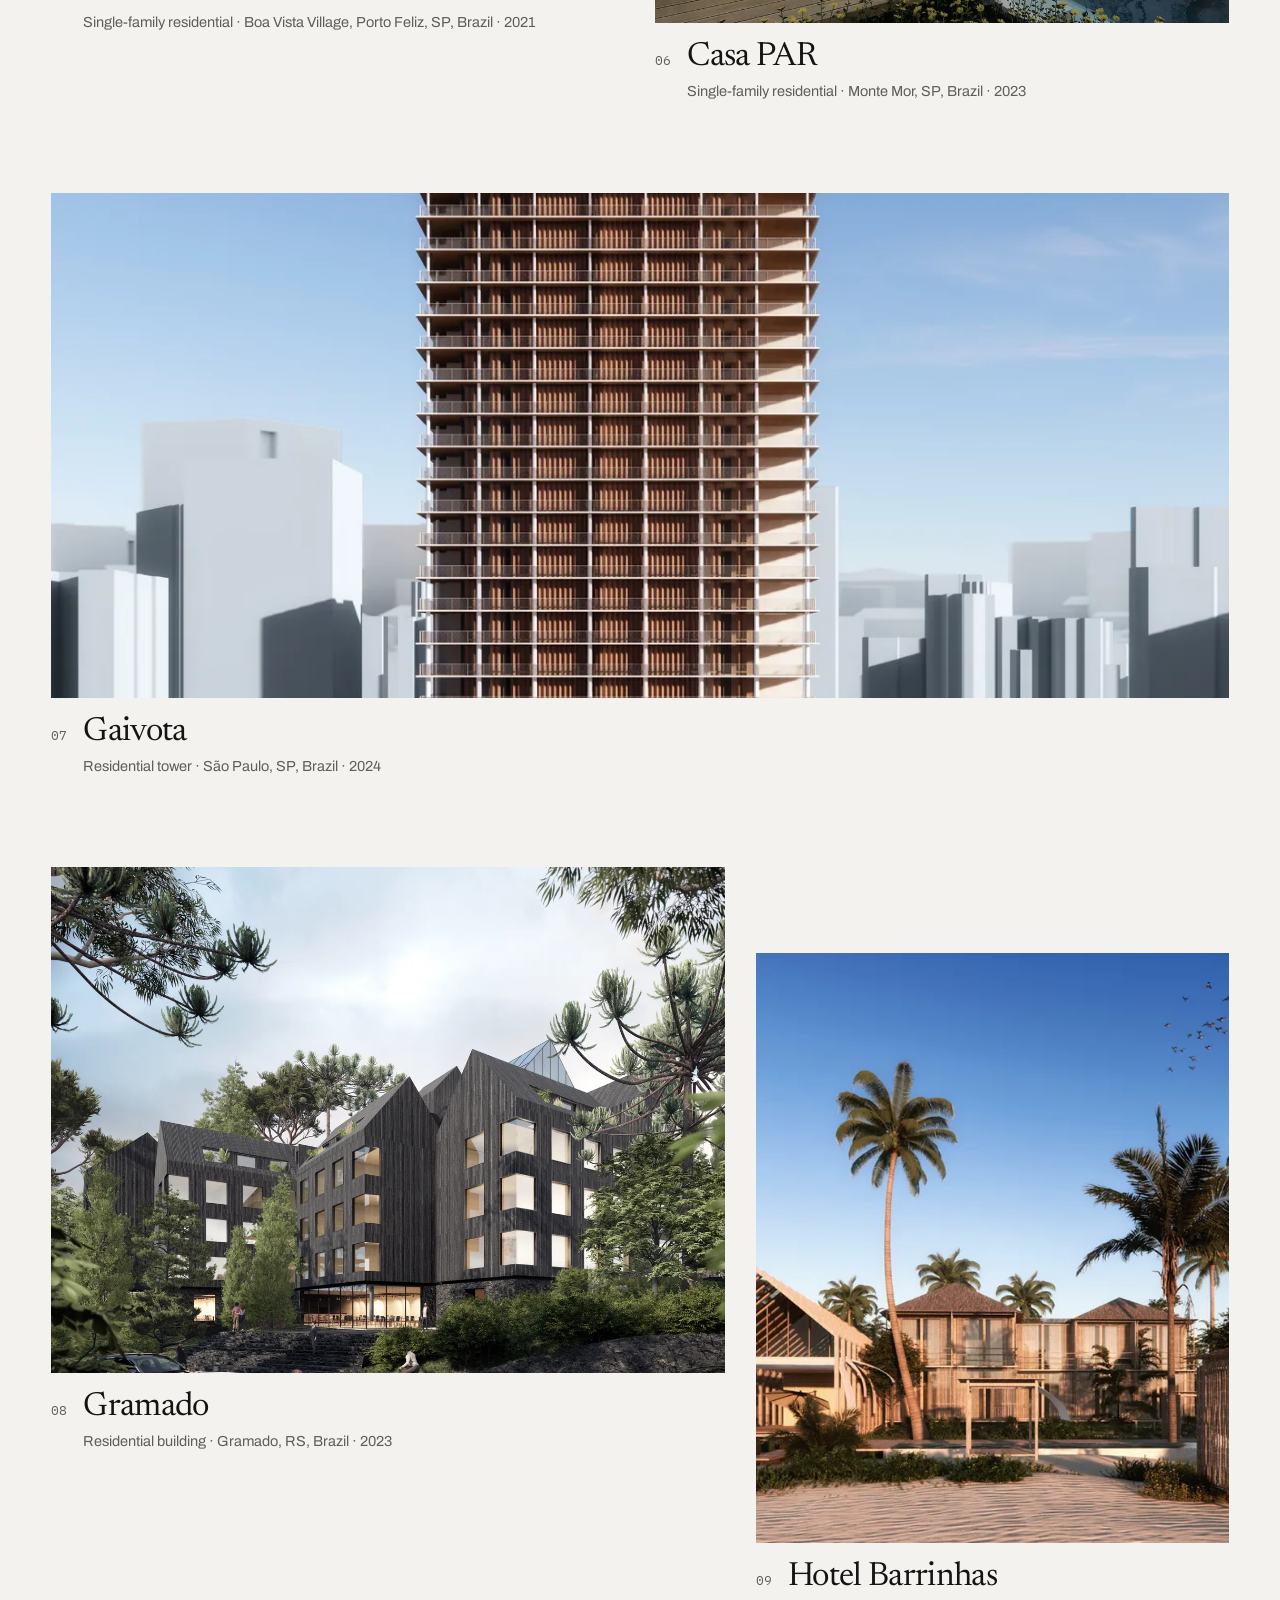
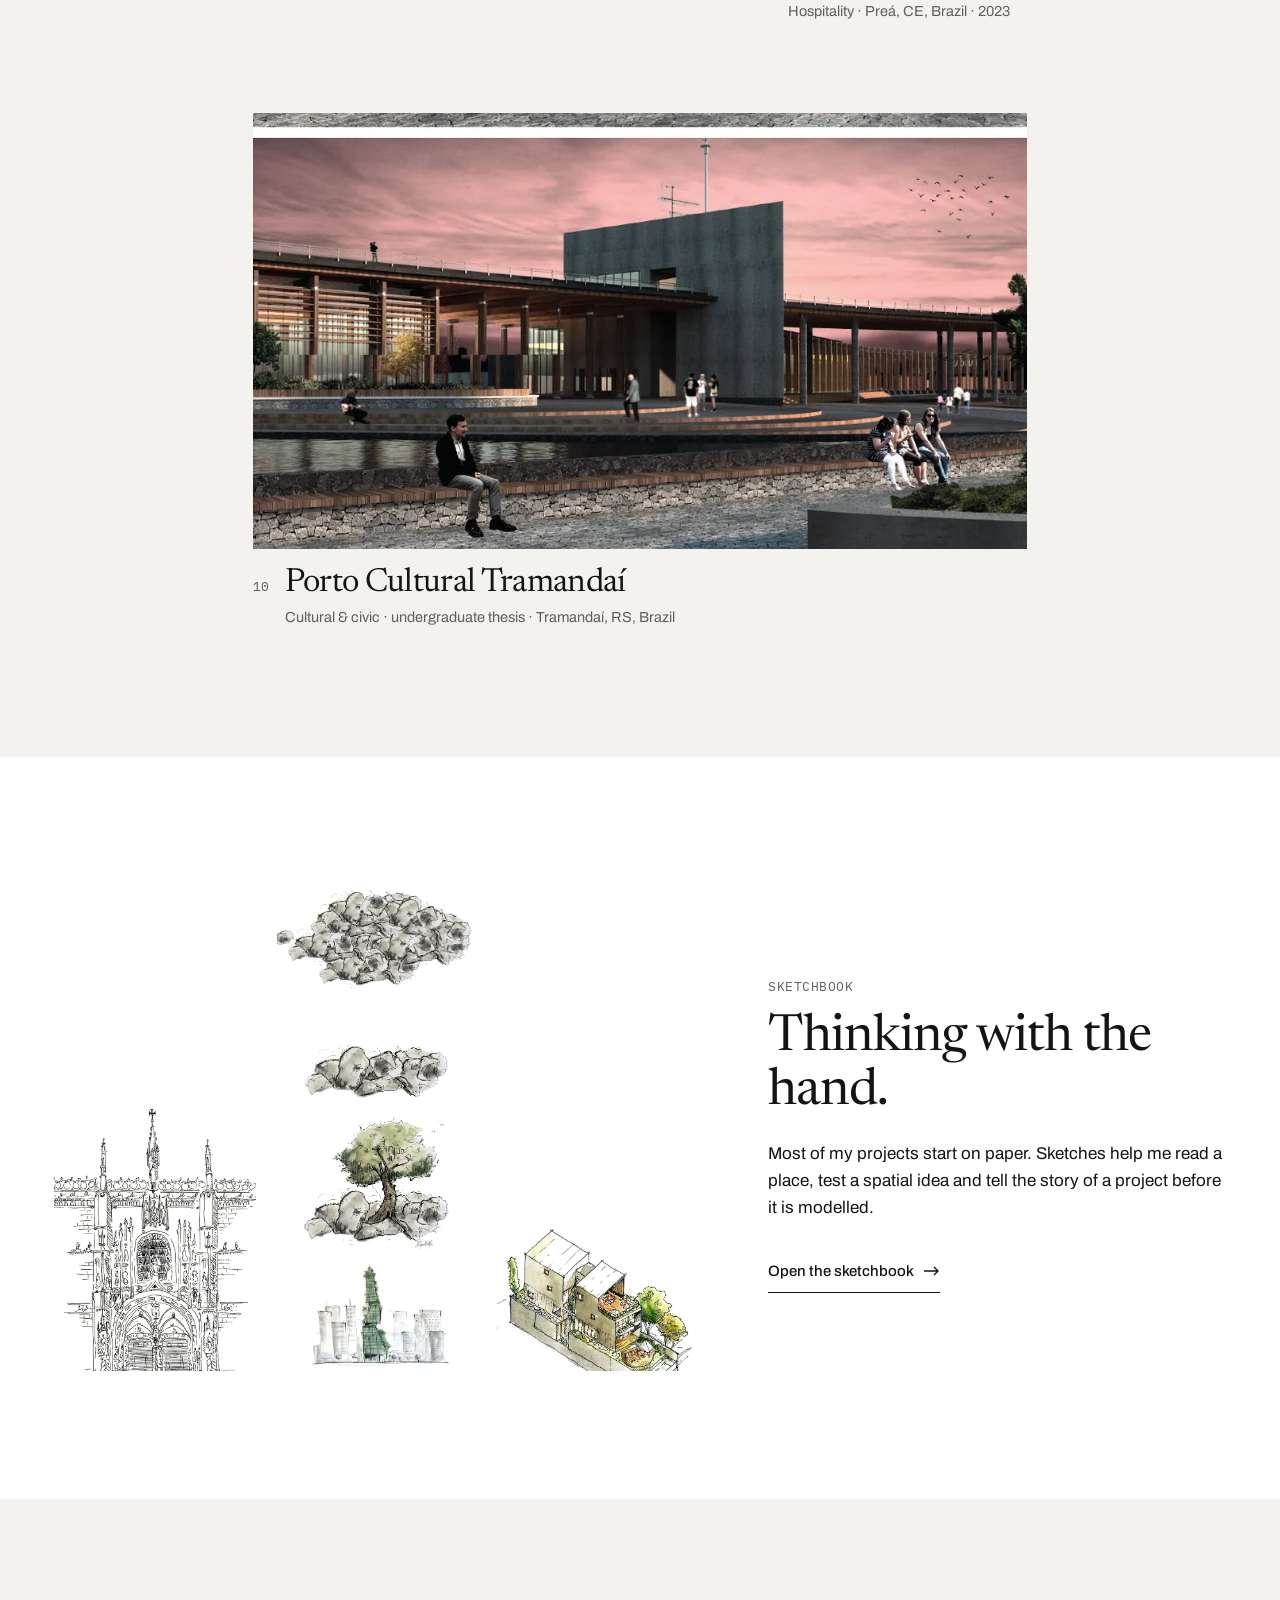
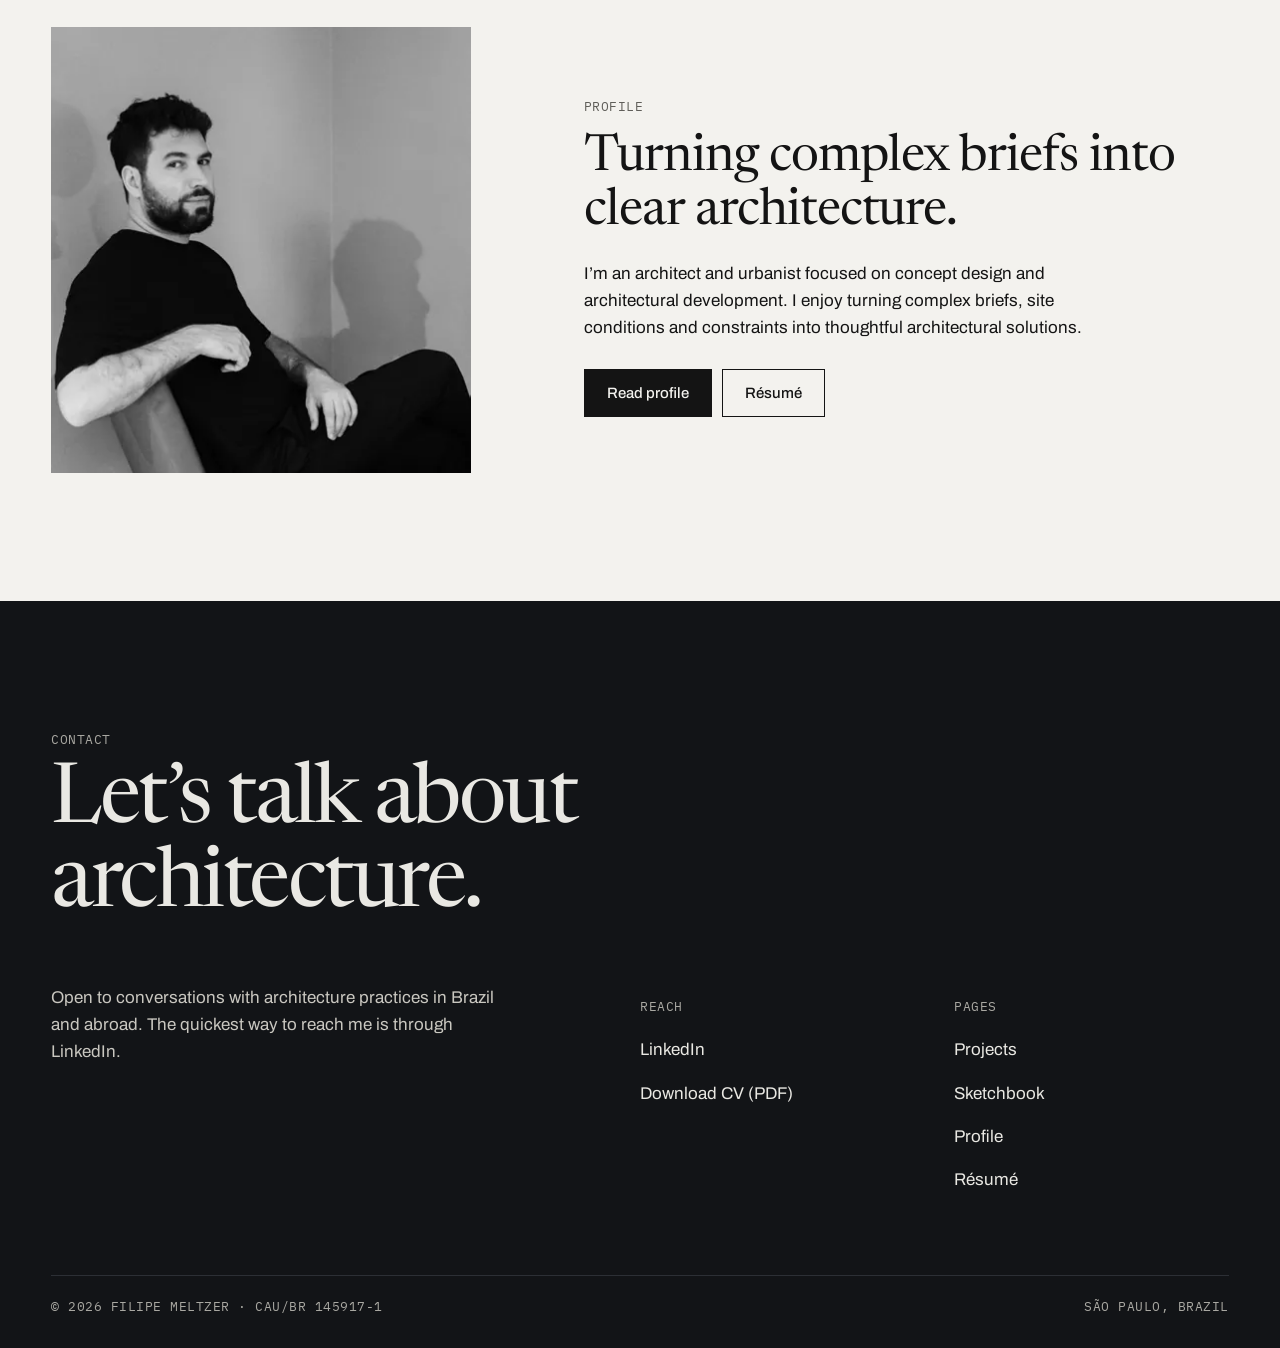
==== commit 57ecf419: "Version static asset URLs so updates are not served from cache Co-Authored-By: Claude Opus 5.5 <nore" ====
--- a/index.html
+++ b/index.html
@@ -14,7 +14,7 @@
 <link rel="preconnect" href="https://fonts.googleapis.com">
 <link rel="preconnect" href="https://fonts.gstatic.com" crossorigin>
 <link rel="stylesheet" href="https://fonts.googleapis.com/css2?family=Archivo:wght@400;500;600&family=IBM+Plex+Mono:wght@400&family=Newsreader:ital,opsz,wght@0,6..72,400;1,6..72,400&display=swap">
-<link rel="stylesheet" href="assets/css/style.css">
+<link rel="stylesheet" href="assets/css/style.css?v=3">
 </head>
 <body data-page="home">
 <a class="skip" href="#main">Skip to content</a>
@@ -100,8 +100,8 @@
 </section>
 </main>
 <footer id="contact"></footer>
-<script src="assets/data/projects.js"></script>
+<script src="assets/data/projects.js?v=3"></script>
 <script src="assets/data/images.js"></script>
-<script src="assets/js/app.js"></script>
+<script src="assets/js/app.js?v=3"></script>
 </body>
 </html>
--- a/assets/css/style.css
+++ b/assets/css/style.css
@@ -56,9 +56,7 @@
 /* ---------- Header ---------- */
 .site-header {
   position: sticky; top: 0; z-index: 50;
-  background: color-mix(in srgb, var(--paper) 92%, transparent);
-  backdrop-filter: saturate(1.2) blur(8px);
-  -webkit-backdrop-filter: saturate(1.2) blur(8px);
+  background: var(--paper);
   border-bottom: 1px solid transparent;
   transition: border-color .3s;
 }
@@ -367,7 +365,7 @@
 .lb[open] { display: grid; grid-template-rows: auto 1fr auto; }
 .lb-top, .lb-bottom { display: flex; justify-content: space-between; align-items: center; gap: 16px; padding: 12px var(--gutter); }
 .lb-stage { position: relative; display: flex; align-items: center; justify-content: center; min-height: 0; padding: 0 var(--gutter); }
-.lb-stage img { max-width: 100%; max-height: 100%; width: auto; height: auto; object-fit: contain; }
+.lb-stage img { max-width: 100%; max-height: 100%; width: auto; height: auto; object-fit: contain; transition: opacity .25s; }
 .lb-stage img.light { background: #fff; padding: 12px; }
 .lb button { background: none; border: 1px solid #3a3d44; color: #eee; min-width: 48px; min-height: 48px; cursor: pointer; display: inline-flex; align-items: center; justify-content: center; }
 .lb button:hover { border-color: #eee; }
